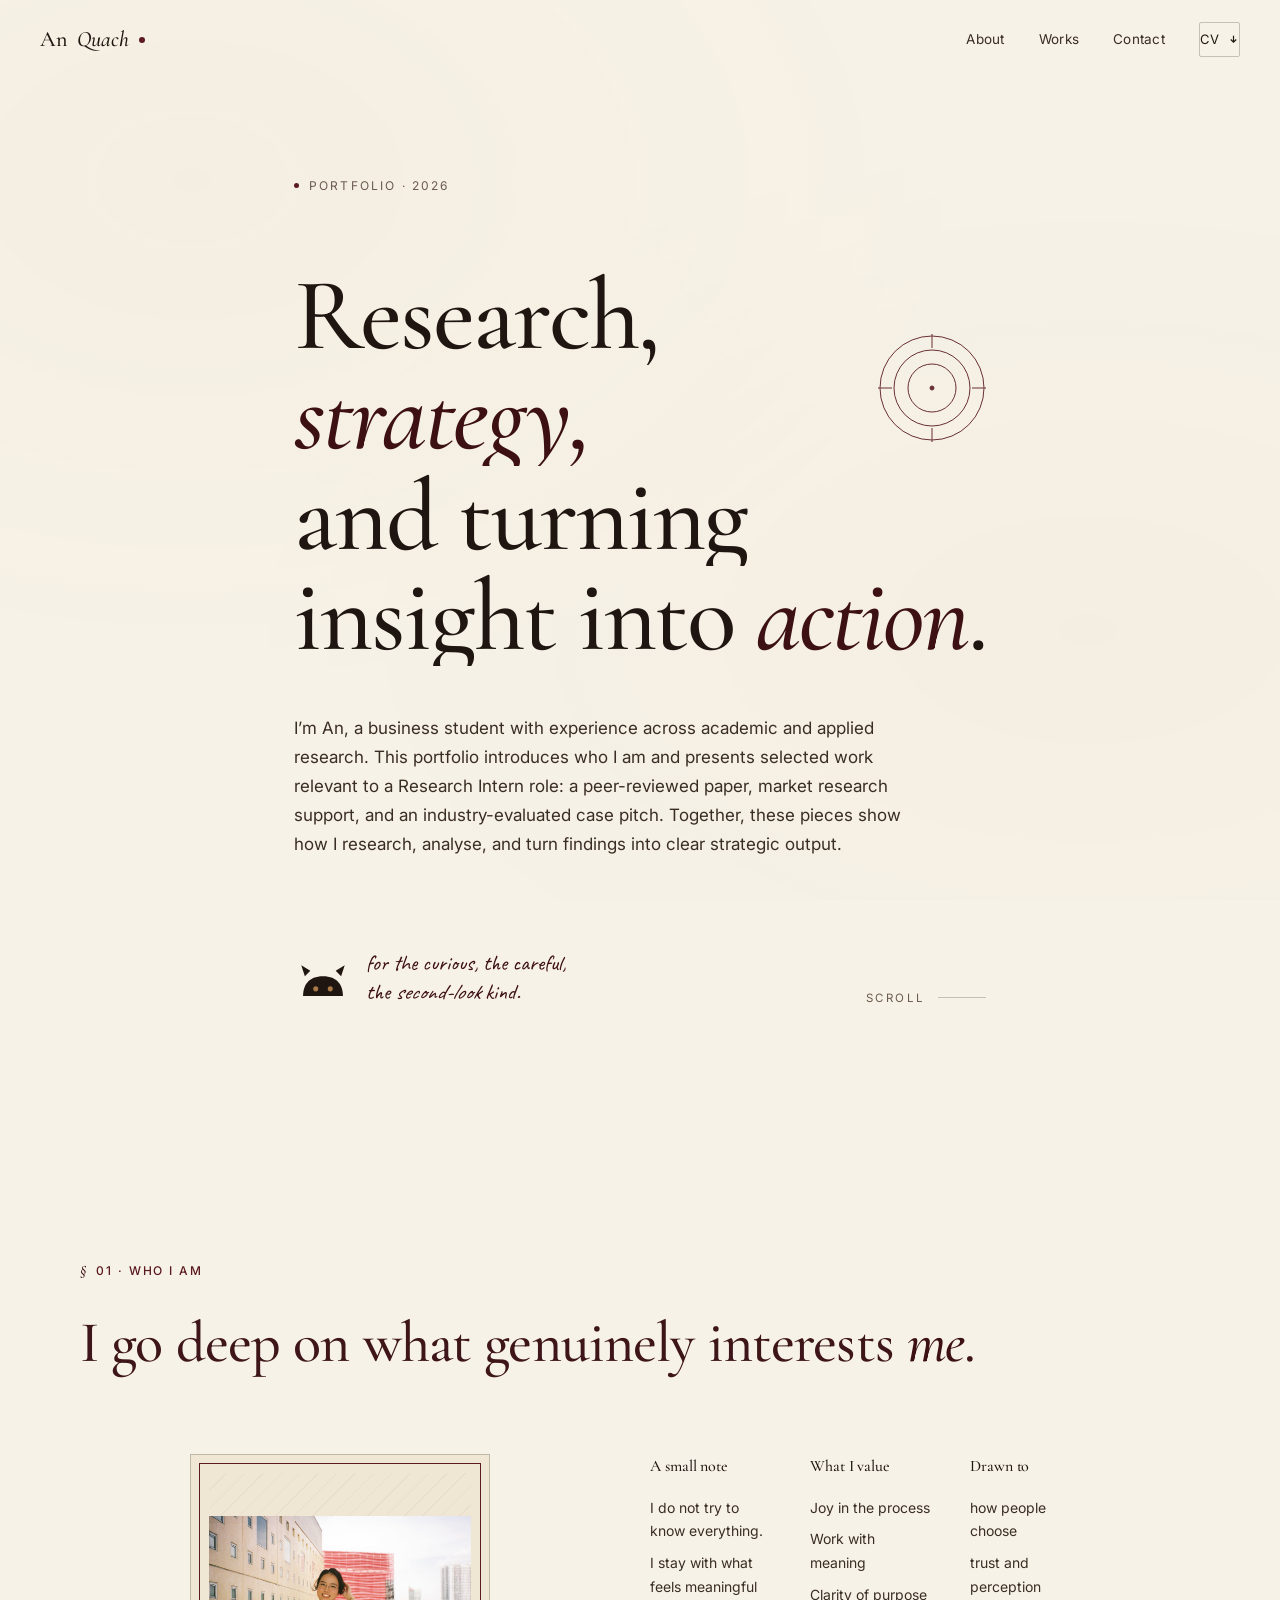
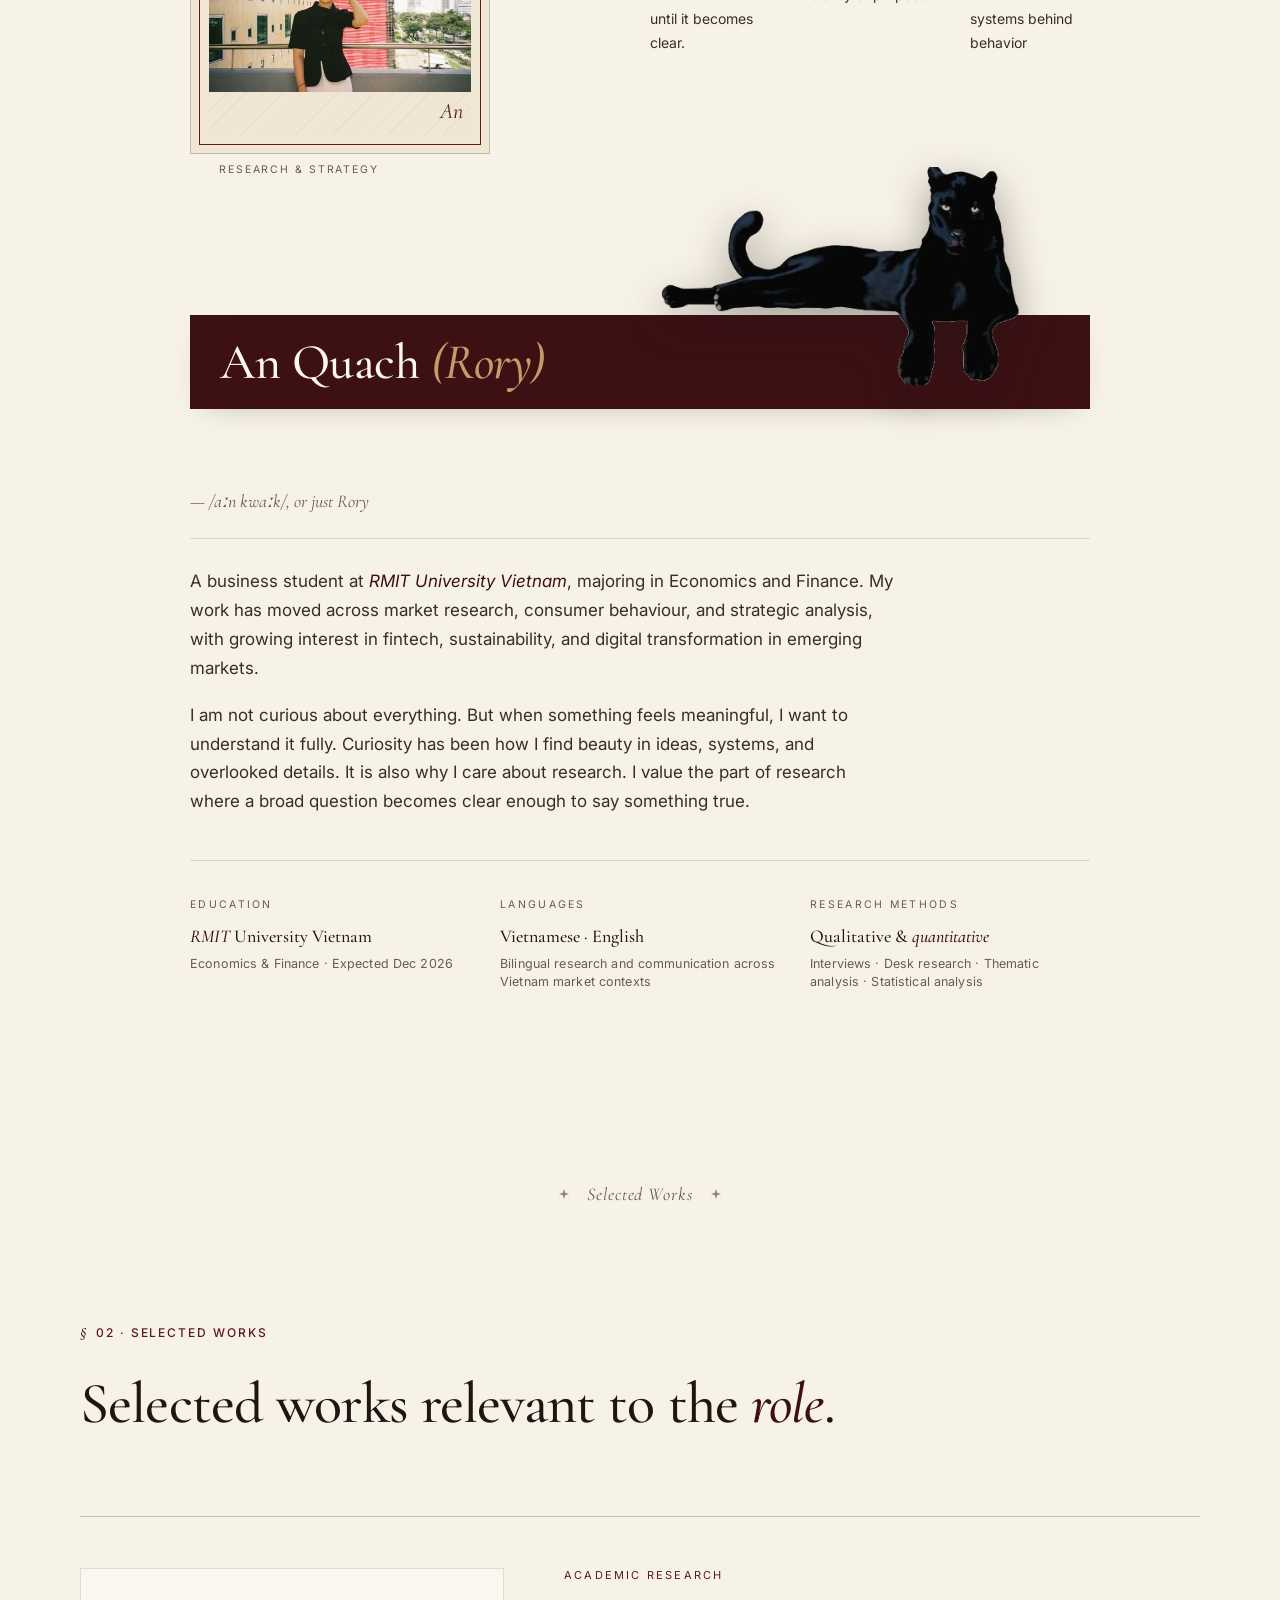
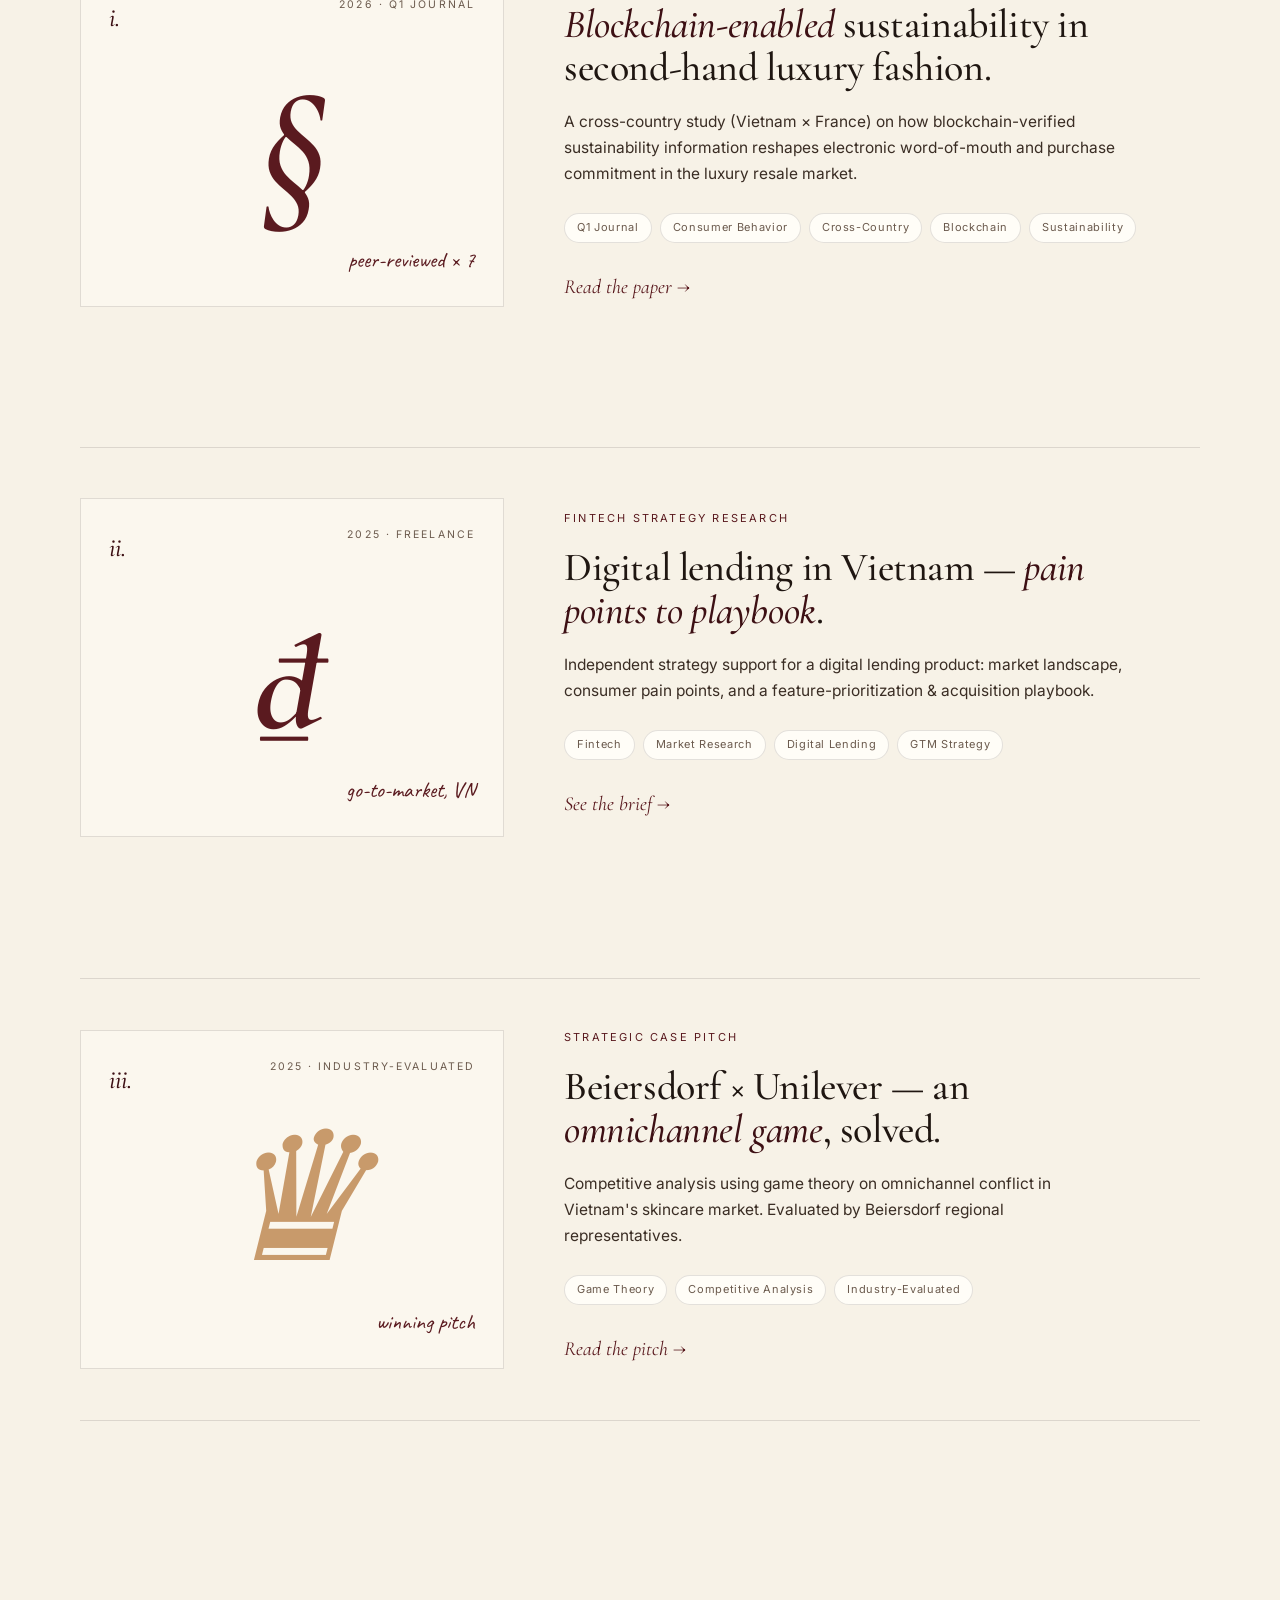
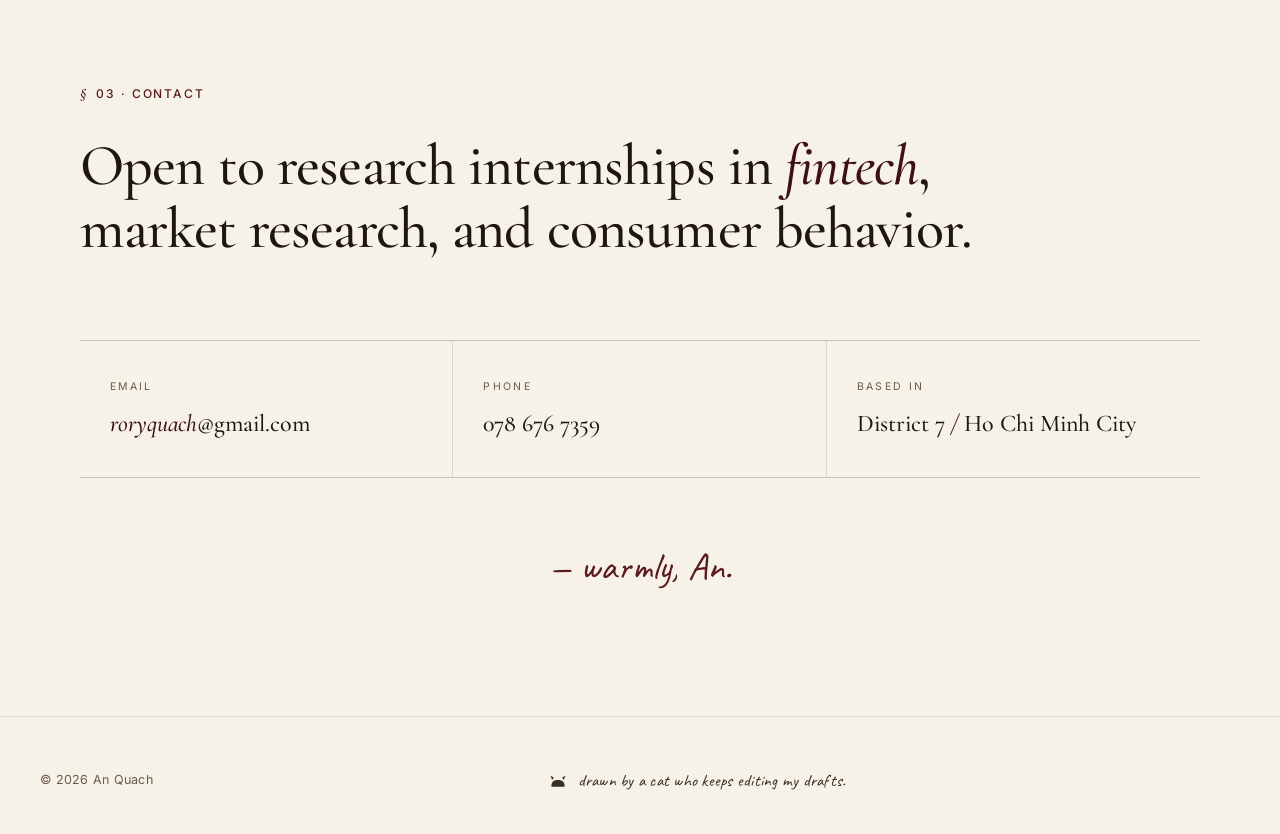
==== An Quach Portfolio 2.0/index.html @ 4cfa02c2 "Add files via upload" ====
<!doctype html>
<html lang="en">
<head>
<meta charset="utf-8" />
<meta name="viewport" content="width=device-width, initial-scale=1" />
<title>An Quach (Rory) — Research & Strategy Portfolio</title>
<link rel="preconnect" href="https://fonts.googleapis.com">
<link rel="preconnect" href="https://fonts.gstatic.com" crossorigin>
<link href="https://fonts.googleapis.com/css2?family=Cormorant+Garamond:ital,wght@0,400;0,500;0,600;0,700;1,400;1,500;1,600&family=Inter:wght@300;400;500;600&family=Caveat:wght@400;500;600&display=swap" rel="stylesheet">
<style>
  :root{
    --ivory:#f7f2e7;
    --ivory-deep:#efe6d3;
    --ivory-soft:#fbf7ee;
    --paper:#fffdf7;
    --ink:#1f1611;
    --ink-soft:#3a2d24;
    --muted:#6b5a4d;
    --muted-soft:#8f7f6f;
    --burgundy:#5a1a1f;
    --burgundy-deep:#3d1014;
    --burgundy-bright:#7a2328;
    --rose:#c4697a;
    --gold:#a87847;
    --gold-soft:#c89a6b;
    --rule:rgba(31,22,17,0.12);
    --rule-strong:rgba(31,22,17,0.22);
  }
  *{box-sizing:border-box;margin:0;padding:0}
  html{scroll-behavior:smooth;-webkit-font-smoothing:antialiased;text-rendering:optimizeLegibility}
  body{
    font-family:'Inter',sans-serif;
    background:var(--ivory);
    color:var(--ink);
    font-size:16px;
    line-height:1.6;
    overflow-x:hidden;
    font-weight:400;
  }
  body::before{
    content:'';position:fixed;inset:0;z-index:1;pointer-events:none;
    background:
      radial-gradient(ellipse at 15% 20%, rgba(168,120,71,0.08) 0%, transparent 50%),
      radial-gradient(ellipse at 85% 70%, rgba(90,26,31,0.06) 0%, transparent 55%);
    opacity:.35;
  }
  ::selection{background:var(--burgundy);color:var(--ivory-soft)}
  a{color:inherit;text-decoration:none}
  img{max-width:100%;display:block}
  .serif{font-family:'Cormorant Garamond',serif}
  .hand{font-family:'Caveat',cursive}
  .italic{font-style:italic}

  /* Layout */
  .wrap{max-width:1200px;margin:0 auto;padding:0 40px;position:relative;z-index:2}
  @media (max-width:720px){ .wrap{padding:0 22px} }

  /* Nav */
  nav.top{
    position:fixed;top:0;left:0;right:0;z-index:50;
    padding:22px 40px;
    display:flex;align-items:center;justify-content:space-between;
    transition:all .4s ease;
    border-bottom:1px solid transparent;
  }
  nav.top.scrolled{
    background:rgba(247,242,231,0.88);
    backdrop-filter:blur(14px);-webkit-backdrop-filter:blur(14px);
    padding:14px 40px;
    border-bottom:1px solid var(--rule);
  }
  nav.top .brand{
    font-family:'Cormorant Garamond',serif;font-size:22px;font-weight:500;
    display:inline-flex;align-items:center;gap:10px;color:var(--ink);
  }
  nav.top .brand .dot{width:6px;height:6px;border-radius:50%;background:var(--burgundy);display:inline-block}
  nav.top .links{display:flex;align-items:center;gap:34px;font-size:13.5px;letter-spacing:.02em;color:var(--ink-soft)}
  nav.top .links a{position:relative;padding:6px 0;transition:color .3s}
  nav.top .links a::after{content:'';position:absolute;left:0;right:100%;bottom:2px;height:1px;background:var(--burgundy);transition:right .4s ease}
  nav.top .links a:hover{color:var(--burgundy)}
  nav.top .links a:hover::after{right:0}
  nav.top .cv{
    display:inline-flex;align-items:center;gap:8px;
    border:1px solid var(--rule-strong);
    padding:9px 16px;border-radius:2px;
    font-size:13px;letter-spacing:.04em;
    transition:all .35s ease;color:var(--ink);
  }
  nav.top .cv:hover{background:var(--ink);color:var(--ivory-soft);border-color:var(--ink)}
  nav.top .cv svg{width:11px;height:11px}
  @media (max-width:720px){
    nav.top{padding:16px 22px}
    nav.top.scrolled{padding:10px 22px}
    nav.top .links{gap:18px;font-size:12.5px}
    nav.top .links .only-lg{display:none}
  }

  /* Hero */
  .hero{
    position:relative;
    padding:170px 0 120px;
    min-height:100vh;
    display:flex;flex-direction:column;justify-content:center;
  }
  .hero-meta{
    display:inline-flex;align-items:center;gap:10px;
    font-size:12px;letter-spacing:.18em;text-transform:uppercase;
    color:var(--muted);margin-bottom:70px;
  }
  .hero-meta .dot{width:5px;height:5px;border-radius:50%;background:var(--burgundy)}
  .ornament{
    position:absolute;top:150px;right:40px;
    display:flex;flex-direction:column;align-items:center;
    color:var(--burgundy);
    opacity:0;transition:opacity 1.2s ease .4s;
  }
  .hero.loaded .ornament{opacity:.9}
  .ornament .mmxxvi{font-family:'Cormorant Garamond',serif;font-style:italic;font-size:14px;letter-spacing:.12em;margin-bottom:14px;color:var(--burgundy-deep)}
  .ornament .rings{position:relative;width:108px;height:108px}
  .ornament .rings svg{width:100%;height:100%;display:block}
  .ornament .tag{font-family:'Cormorant Garamond',serif;font-style:italic;font-size:12.5px;letter-spacing:.1em;margin-top:14px;color:var(--muted)}
  @media (max-width:880px){ .ornament{display:none} }

  .headline{
    font-family:'Cormorant Garamond',serif;
    font-weight:500;
    font-size:clamp(44px, 8vw, 104px);
    line-height:0.98;
    letter-spacing:-0.02em;
    color:var(--ink);
    margin-bottom:48px;
  }
  .headline .ln{display:block;overflow:hidden}
  .headline .w{
    display:inline-block;
    opacity:0;transform:translateY(30px);
    transition:opacity .9s ease, transform .9s ease;
  }
  .hero.loaded .headline .w{opacity:1;transform:translateY(0)}
  .hero.loaded .headline .w:nth-child(1){transition-delay:.05s}
  .hero.loaded .headline .w:nth-child(2){transition-delay:.15s}
  .hero.loaded .headline .w:nth-child(3){transition-delay:.25s}
  .hero.loaded .headline .w:nth-child(4){transition-delay:.35s}
  .hero.loaded .headline .w:nth-child(5){transition-delay:.45s}
  .hero.loaded .headline .w:nth-child(6){transition-delay:.55s}

  .sub{
    max-width:640px;
    font-size:17px;line-height:1.7;color:var(--ink-soft);
    font-weight:400;
    opacity:0;transform:translateY(16px);
    transition:opacity .9s ease .7s, transform .9s ease .7s;
  }
  .hero.loaded .sub{opacity:1;transform:translateY(0)}

  .hero-foot{
    margin-top:90px;display:flex;align-items:flex-end;justify-content:space-between;gap:40px;
    opacity:0;transform:translateY(12px);
    transition:opacity .9s ease .95s, transform .9s ease .95s;
  }
  .hero.loaded .hero-foot{opacity:1;transform:translateY(0)}
  .hero-foot .cat-line{display:flex;align-items:center;gap:14px;color:var(--ink-soft)}
  .hero-foot .cat-line svg{width:57.9948px;height:57.9948px;flex-shrink:0}
  .hero-foot .cat-line .txt{font-family:'Caveat',cursive;font-size:22px;color:var(--burgundy-deep);line-height:1.3}
  .scroll-ind{
    display:flex;align-items:center;gap:12px;font-size:11.5px;letter-spacing:.22em;text-transform:uppercase;color:var(--muted);
  }
  .scroll-ind .line{width:48px;height:1px;background:var(--rule-strong);position:relative;overflow:hidden}
  .scroll-ind .line::after{content:'';position:absolute;left:-20px;top:0;width:20px;height:1px;background:var(--burgundy);animation:scrollpulse 2.4s ease infinite}
  @keyframes scrollpulse{
    0%{left:-20px} 100%{left:48px}
  }

  /* Sections */
  section.chap{padding:130px 0;position:relative;z-index:2}
  .eyebrow{
    display:inline-flex;align-items:center;gap:10px;
    font-size:12px;letter-spacing:.16em;text-transform:uppercase;
    color:var(--burgundy);
    font-weight:500;
    margin-bottom:28px;
  }
  .eyebrow .pg{font-family:'Cormorant Garamond',serif;font-style:italic;font-size:16px;letter-spacing:0;text-transform:none;color:var(--burgundy-deep)}
  h2.chapter{
    font-family:'Cormorant Garamond',serif;
    font-weight:500;
    font-size:clamp(34px, 5vw, 58px);
    line-height:1.08;
    letter-spacing:-0.015em;
    color:var(--ink);
    max-width:900px;
    margin-bottom:80px;
  }
  h2.chapter em{font-style:italic;color:var(--burgundy-deep);font-weight:500}

  /* About */
  .about-grid{
    display:grid;grid-template-columns:300px 1fr;grid-template-rows:auto auto;gap:160px;align-items:start;margin:80px auto 0;width:100%;max-width:900px;
  }
  .portrait-frame{margin:0;}
  .about-grid > .reveal:nth-child(1) { grid-column:1;grid-row:1/3; }
  .about-grid > .reveal:nth-child(2) { grid-column:2;grid-row:1; }
  .about-grid > .reveal:nth-child(3) { grid-column:1/3;grid-row:2;justify-self:center; }
  @media (max-width:900px){ .about-grid{grid-template-columns:1fr;grid-template-rows:auto;gap:50px} .about-grid > .reveal:nth-child(1) { grid-column:1;grid-row:auto; } .about-grid > .reveal:nth-child(2) { grid-column:1;grid-row:auto; } .about-grid > .reveal:nth-child(3) { grid-column:1;grid-row:auto; } }

  .portrait-frame{
    position:relative;
    aspect-ratio:1/1;
    background:var(--ivory-deep);
    border:1px solid var(--rule-strong);
    padding:18px;
  }
  .portrait-frame::before{
    content:'';position:absolute;inset:8px;border:1px solid var(--burgundy);pointer-events:none;
  }
  .portrait-frame .inner{
    width:100%;height:100%;
    display:flex;align-items:center;justify-content:center;
    background:
      repeating-linear-gradient(135deg,
        transparent 0 12px,
        rgba(90,26,31,0.04) 12px 13px);
    position:relative;
  }
  .portrait-frame .aq{
    font-family:'Cormorant Garamond',serif;
    font-style:italic;
    font-weight:500;
    font-size:148px;
    color:var(--burgundy-deep);
    letter-spacing:-.03em;
    line-height:1;
  }
  .portrait-frame .stamp{
    position:absolute;bottom:24px;right:26px;
    font-family:'Cormorant Garamond',serif;font-style:italic;font-size:22px;color:var(--burgundy);
  }
  .portrait-frame .caption{
    position:absolute;bottom:-26px;left:20px;
    font-size:10.5px;letter-spacing:.18em;text-transform:uppercase;color:var(--muted);
    background:var(--ivory);padding:0 8px;
  }

  /* Portrait - remove panther from here */
  .portrait-frame .sig-mark{display:none}
  .portrait-panther-top{display:none}

  /* Name bar with panther */
  .name-wrap{position:relative;margin-bottom:26px;padding-top:100px;overflow:visible}
  .name-bar{position:relative;overflow:visible}
  .panther-on-bar{
    position:absolute;
    right:-30px;
    bottom:calc(100% - 70px);
    width:clamp(320px, 48vw, 520px);
    height:auto;
    pointer-events:none;
    filter:drop-shadow(0 14px 20px rgba(31,22,17,.4));
    z-index:3;
  }
  .panther-on-bar-sig{
    position:absolute;
    right:28px;
    bottom:calc(100% + 170px);
    font-family:'Cormorant Garamond',serif;font-style:italic;font-size:22px;
    color:var(--burgundy-deep);
    z-index:4;
  }
  @media (max-width:560px){
    .panther-on-bar{width:280px;right:-10px;bottom:calc(100% - 40px)}
    .panther-on-bar-sig{bottom:calc(100% + 100px)}
    .name-wrap{padding-top:110px}
  }
  .name-bar{
    position:relative;
    background:var(--burgundy-deep);
    color:var(--ivory-soft);
    padding:22px 30px 22px 30px;
    display:flex;align-items:baseline;gap:14px;flex-wrap:wrap;
    min-height:72px;
    box-shadow:0 10px 30px -18px rgba(31,22,17,0.35);
  }
  .name-bar .n{
    font-family:'Cormorant Garamond',serif;
    font-weight:500;
    font-size:clamp(34px, 5vw, 50px);
    line-height:1;
    letter-spacing:-.01em;
  }
  .name-bar .n em{font-style:italic;color:var(--gold-soft);font-weight:500}
  .panther-peek{
    position:absolute;
    right:10px;
    bottom:calc(100% - 14px);
    width:clamp(170px, 26vw, 240px);
    height:auto;
    pointer-events:none;
    filter:drop-shadow(0 4px 10px rgba(31,22,17,.2));
    z-index:3;
  }
  @media (max-width:560px){
    .panther-peek{width:150px;right:6px}
    .name-wrap{padding-top:70px}
  }

  .pronunciation{
    font-family:'Cormorant Garamond',serif;
    font-style:italic;font-size:18px;color:var(--muted);
    margin-bottom:28px;
    padding-bottom:22px;border-bottom:1px solid var(--rule);
  }
  .bio p{
    font-family:'Inter',sans-serif;
    font-size:17px;line-height:1.7;color:var(--ink-soft);
    margin-bottom:18px;font-weight:400;
  }
  .bio p em{color:var(--burgundy-deep);font-style:italic}

  .facts{
    display:grid;grid-template-columns:repeat(3,1fr);gap:30px;
    margin-top:44px;padding-top:36px;border-top:1px solid var(--rule);
  }
  @media (max-width:640px){ .facts{grid-template-columns:1fr;gap:24px} }
  .fact .lbl{font-size:10.5px;letter-spacing:.22em;text-transform:uppercase;color:var(--muted);margin-bottom:10px}
  .fact .v{font-family:'Cormorant Garamond',serif;font-size:18px;line-height:1.4;color:var(--ink);font-weight:500}
  .fact .v em{font-style:italic;color:var(--burgundy-deep);font-weight:500}
  .fact .v small{display:block;font-family:'Inter',sans-serif;font-style:normal;font-size:12.5px;color:var(--muted);margin-top:6px;font-weight:400;letter-spacing:.01em}

  /* Divider */
  .div-label{
    display:flex;align-items:center;justify-content:center;gap:18px;
    padding:60px 0;color:var(--muted);
  }
  .div-label svg{width:10px;height:10px;opacity:.7}
  .div-label span{font-family:'Cormorant Garamond',serif;font-style:italic;font-size:18px;letter-spacing:.05em}

  /* Works */
  .works-list{display:flex;flex-direction:column;gap:90px}
  .work{
    display:grid;grid-template-columns:0.8fr 1.2fr;gap:60px;
    padding:50px 0;border-top:1px solid var(--rule);align-items:center;
    position:relative;
    transition:transform .6s ease;
  }
  .work:first-child{border-top:1px solid var(--rule-strong)}
  .work:last-child{border-bottom:1px solid var(--rule)}
  .work:hover{transform:translateX(4px)}
  @media (max-width:900px){ .work{grid-template-columns:1fr;gap:32px} }

  .work-visual{
    aspect-ratio:5/4;
    background:var(--ivory-soft);
    border:1px solid var(--rule);
    position:relative;
    padding:28px;
    display:flex;flex-direction:column;justify-content:space-between;
    overflow:hidden;
    transition:all .5s ease;
  }
  .work:hover .work-visual{background:var(--ivory-deep);border-color:var(--rule-strong)}
  .work-visual .roman{
    font-family:'Cormorant Garamond',serif;font-style:italic;font-weight:500;
    font-size:26px;color:var(--burgundy-deep);
  }
  .work-visual .year{
    font-size:10.5px;letter-spacing:.2em;text-transform:uppercase;color:var(--muted);text-align:right;
  }
  .work-visual .glyph{
    font-family:'Cormorant Garamond',serif;font-style:italic;font-weight:500;
    font-size:clamp(110px, 18vw, 180px);line-height:1;
    color:var(--burgundy);
    text-align:center;margin:auto 0;
    transition:transform .8s ease;
  }
  .work-visual .glyph.gold{color:var(--gold-soft)}
  .work:hover .work-visual .glyph{transform:scale(1.05) rotate(-2deg)}
  .work-visual .caveat{
    font-family:'Caveat',cursive;font-size:22px;color:var(--burgundy);
    align-self:flex-end;
  }

  .work-body .cat{
    font-size:11px;letter-spacing:.2em;text-transform:uppercase;color:var(--burgundy);margin-bottom:18px;
  }
  .work-body h3{
    font-family:'Cormorant Garamond',serif;
    font-weight:500;
    font-size:clamp(28px, 3.4vw, 40px);
    line-height:1.08;letter-spacing:-.01em;
    color:var(--ink);
    margin-bottom:20px;
    max-width:540px;
  }
  .work-body h3 em{font-style:italic;color:var(--burgundy-deep)}
  .work-body .desc{font-size:15.5px;line-height:1.68;color:var(--ink-soft);max-width:560px;margin-bottom:26px}
  .chips{display:flex;flex-wrap:wrap;gap:8px;margin-bottom:28px}
  .chip{
    font-size:11px;letter-spacing:.06em;color:var(--muted);
    padding:5px 12px;border:1px solid var(--rule);border-radius:100px;
    background:var(--paper);
  }
  .cta{
    display:inline-flex;align-items:center;gap:10px;
    font-family:'Cormorant Garamond',serif;font-style:italic;
    font-size:20px;color:var(--burgundy);
    border-bottom:1px solid transparent;
    padding-bottom:4px;
    transition:all .35s ease;
  }
  .cta:hover{border-bottom-color:var(--burgundy);gap:14px}

  /* Contact */
  .contact-grid{
    display:grid;grid-template-columns:repeat(3,1fr);gap:0;
    border-top:1px solid var(--rule-strong);
    border-bottom:1px solid var(--rule-strong);
  }
  @media (max-width:820px){ .contact-grid{grid-template-columns:1fr} }
  .c-item{
    padding:38px 30px;
    border-right:1px solid var(--rule);
    transition:background .4s ease;
  }
  .c-item:last-child{border-right:none}
  @media (max-width:820px){
    .c-item{border-right:none;border-bottom:1px solid var(--rule)}
    .c-item:last-child{border-bottom:none}
  }
  .c-item:hover{background:var(--ivory-soft)}
  .c-item .lbl{font-size:10.5px;letter-spacing:.22em;text-transform:uppercase;color:var(--muted);margin-bottom:14px}
  .c-item .v{font-family:'Cormorant Garamond',serif;font-size:24px;color:var(--ink);font-weight:500;line-height:1.2}
  .c-item .v em{font-style:italic;color:var(--burgundy-deep)}
  .closing{
    text-align:center;margin-top:70px;
    font-family:'Caveat',cursive;font-size:38px;color:var(--burgundy);line-height:1;
  }

  /* Footer */
  footer{
    padding:50px 40px 40px;border-top:1px solid var(--rule);
    position:relative;z-index:2;
    display:flex;justify-content:space-between;align-items:center;gap:24px;flex-wrap:wrap;
    font-size:12.5px;color:var(--muted);letter-spacing:.02em;
  }
  footer .mid{display:inline-flex;align-items:center;gap:10px;font-family:'Caveat',cursive;font-size:17px;color:var(--ink-soft)}
  footer .mid svg{width:20px;height:20px}
  @media (max-width:720px){
    footer{flex-direction:column;text-align:center;padding:40px 22px}
  }

  /* Back-to-top cat */
  .cat-companion{
    position:fixed;bottom:26px;right:26px;
    width:40px;height:40px;
    opacity:0;pointer-events:none;
    transition:opacity .5s ease, transform .4s ease;
    z-index:40;cursor:pointer;
    background:var(--paper);border-radius:50%;
    display:flex;align-items:center;justify-content:center;
    border:1px solid var(--rule-strong);
    box-shadow:0 8px 24px -10px rgba(31,22,17,0.25);
  }
  .cat-companion.show{opacity:.95;pointer-events:auto}
  .cat-companion:hover{transform:translateY(-3px) scale(1.06)}
  .cat-companion svg{width:22px;height:22px}

  /* =========================================================
     Layout
     ========================================================= */
  .container {
    max-width: 1180px;
    margin: 0 auto;
    padding: 0 clamp(20px, 5vw, 56px);
    position: relative;
    z-index: 2;
  }
  .container-narrow {
    max-width: 860px;
    margin: 0 auto;
    padding: 0 clamp(20px, 5vw, 56px);
    position: relative;
    z-index: 2;
  }

  section { padding: clamp(80px, 12vw, 160px) 0; }

  /* =========================================================
     Type Scale
     ========================================================= */
  .display {
    font-family: var(--font-serif);
    font-weight: 400;
    font-size: clamp(56px, 10vw, 148px);
    line-height: 0.95;
    letter-spacing: -0.02em;
    color: var(--ink);
  }
  .display em {
    font-style: italic;
    color: var(--burgundy);
    font-weight: 400;
  }
  h1, .h1 {
    font-family: var(--font-serif);
    font-weight: 400;
    font-size: clamp(44px, 6vw, 84px);
    line-height: 1.02;
    letter-spacing: -0.015em;
  }
  h2, .h2 {
    font-family: var(--font-serif);
    font-weight: 400;
    font-size: clamp(34px, 4.5vw, 58px);
    line-height: 1.08;
    letter-spacing: -0.01em;
  }
  h3, .h3 {
    font-family: var(--font-serif);
    font-weight: 500;
    font-size: clamp(22px, 2.4vw, 30px);
    line-height: 1.2;
    letter-spacing: -0.005em;
  }
  .eyebrow-new {
    font-family: var(--font-sans);
    font-size: 12px;
    font-weight: 500;
    letter-spacing: 0.22em;
    text-transform: uppercase;
    color: var(--burgundy);
    display: inline-flex;
    align-items: center;
    gap: 12px;
  }
  .eyebrow-new::before {
    content: "";
    display: inline-block;
    width: 28px;
    height: 1px;
    background: var(--burgundy);
  }
  .hand {
    font-family: var(--font-hand);
    font-size: 1.4em;
    color: var(--burgundy);
    font-weight: 500;
  }
  .lede {
    font-family: var(--font-serif);
    font-style: italic;
    font-size: clamp(20px, 2.2vw, 26px);
    line-height: 1.5;
    color: var(--ink-soft);
    max-width: 62ch;
  }
  p { max-width: 64ch; }
  em.accent { color: var(--burgundy); font-style: italic; }

  /* =========================================================
     Divider symbols
     ========================================================= */
  .divider {
    display: flex;
    align-items: center;
    justify-content: center;
    gap: 18px;
    color: var(--burgundy);
    font-size: 14px;
    margin: 0 auto;
    opacity: 0.85;
  }
  .divider::before,
  .divider::after {
    content: "";
    flex: 0 0 48px;
    height: 1px;
    background: var(--burgundy);
    opacity: 0.4;
  }
  .divider svg { width: 16px; height: 16px; }

  /* =========================================================
     Scroll Reveal
     ========================================================= */
  .reveal {
    opacity: 0;
    transform: translateY(28px);
    transition: opacity 0.9s cubic-bezier(0.2, 0.7, 0.2, 1),
                transform 0.9s cubic-bezier(0.2, 0.7, 0.2, 1);
    will-change: opacity, transform;
  }
  .reveal.in { opacity: 1; transform: translateY(0); }

  .reveal-fade {
    opacity: 0;
    transition: opacity 1.2s ease;
  }
  .reveal-fade.in { opacity: 1; }

  .reveal-scale {
    opacity: 0;
    transform: scale(0.96) translateY(20px);
    transition: opacity 1s cubic-bezier(0.2, 0.7, 0.2, 1),
                transform 1s cubic-bezier(0.2, 0.7, 0.2, 1);
  }
  .reveal-scale.in { opacity: 1; transform: scale(1) translateY(0); }

  [data-stagger] > * {
    opacity: 0;
    transform: translateY(22px);
    transition: opacity 0.8s ease, transform 0.8s cubic-bezier(0.2, 0.7, 0.2, 1);
  }
  [data-stagger].in > * { opacity: 1; transform: translateY(0); }
  [data-stagger].in > *:nth-child(1) { transition-delay: 0.05s; }
  [data-stagger].in > *:nth-child(2) { transition-delay: 0.2s; }
  [data-stagger].in > *:nth-child(3) { transition-delay: 0.35s; }
  [data-stagger].in > *:nth-child(4) { transition-delay: 0.5s; }
  [data-stagger].in > *:nth-child(5) { transition-delay: 0.65s; }
  [data-stagger].in > *:nth-child(6) { transition-delay: 0.8s; }
  
  /* Credo Section */
  .credo-grid { display:grid;grid-template-columns:repeat(3,1fr);gap:40px; }
  @media (max-width:900px){ .credo-grid{grid-template-columns:1fr;gap:30px} }
  .credo-item .credo-heading { font-family:'Cormorant Garamond',serif;font-size:16px;font-weight:500;color:var(--ink);margin-bottom:16px;letter-spacing:-0.005em; }
  .credo-item p { font-size:14px;line-height:1.7;color:var(--ink-soft);margin:0;font-family:'Inter',sans-serif; }
  .credo-item p:not(:last-child) { margin-bottom:8px; }
</style>
</head>
<body>

<!-- NAV -->
<nav class="top" id="nav">
  <a href="#top" class="brand">An <em class="italic">Quach</em><span class="dot"></span></a>
  <div class="links">
    <a href="#about" class="only-lg">About</a>
    <a href="#works">Works</a>
    <a href="#contact">Contact</a>
    <a href="assets/An-Quach-CV.pdf" download class="cv"> CV
      <svg viewBox="0 0 12 12" fill="none" stroke="currentColor" stroke-width="1.3"><path d="M6 2v7M3 6l3 3 3-3"/></svg>
    </a>
  </div>
</nav>

<!-- HERO -->
<section class="hero" id="top">
  <div class="wrap">
    <div class="hero-meta">
      <span class="dot"></span> Portfolio · 2026
    </div>

    <div class="ornament" aria-hidden="true">
      <div class="mmxxvi"></div>
      <div class="rings">
        <svg viewBox="0 0 108 108" fill="none" stroke="currentColor" stroke-width="1">
          <circle cx="54" cy="54" r="52"/>
          <circle cx="54" cy="54" r="38"/>
          <circle cx="54" cy="54" r="24"/>
          <circle cx="54" cy="54" r="2" fill="currentColor"/>
          <line x1="54" y1="0" x2="54" y2="14"/>
          <line x1="54" y1="94" x2="54" y2="108"/>
          <line x1="0" y1="54" x2="14" y2="54"/>
          <line x1="94" y1="54" x2="108" y2="54"/>
        </svg>
      </div>
      <div class="tag"></div>
    </div>

    <h1 class="headline">
      <span class="ln"><span class="w">Research,</span></span>
      <span class="ln"><span class="w italic serif" style="font-style:italic;color:var(--burgundy-deep);width:236.687px">strategy,</span></span>
      <span class="ln"><span class="w">and turning</span></span>
      <span class="ln"><span class="w">insight into <em style="font-style:italic;color:var(--burgundy-deep)">action</em>.</span></span>
    </h1>

    <p class="sub">
      I’m An, a business student with experience across academic and applied research. This portfolio introduces who I am and presents selected work relevant to a Research Intern role: a peer-reviewed paper, market research support, and an industry-evaluated case pitch. Together, these pieces show how I research, analyse, and turn findings into clear strategic output.
    </p>

    <div class="hero-foot">
      <div class="cat-line">
        <svg viewBox="0 0 32 32" fill="none">
          <path d="M5 26c0-6 3-11 11-11s11 5 11 11H5z" fill="var(--ink)"/>
          <path d="M6 15l-2-6 5 3M26 15l2-6-5 3" fill="var(--ink)"/>
          <circle cx="12" cy="22" r="1.4" fill="var(--gold)"/>
          <circle cx="20" cy="22" r="1.4" fill="var(--gold)"/>
        </svg>
        <span class="txt">for the curious, the careful,<br/>the <em>second-look</em> kind.</span>
      </div>
      <div class="scroll-ind"><span>Scroll</span><span class="line"></span></div>
    </div>
  </div>
</section>

<!-- ABOUT -->
<section class="chap" id="about">
  <div class="wrap">
    <div class="eyebrow reveal-fade"><span class="pg">§</span> 01 · Who I Am</div>
    <h2 class="chapter reveal" style="color:rgb(62,22,25)">I go deep on what genuinely interests <em>me</em>.</h2>

    <div class="about-grid">
      <div class="reveal">
        <div class="portrait-frame" style="max-width: 300px;">
          <div class="inner">
            <img src="slides/an-quach-profile-picture-actual-used.jpg" alt="An Quach">
          </div>
          <div class="stamp">An</div>
          <div class="caption">Research & Strategy</div>
        </div>
      </div>
      <div class="reveal">
        <div class="credo-grid">
          <div class="credo-item">
            <div class="credo-heading">A small note</div>
            <p>I do not try to know everything.</p>
            <p>I stay with what feels meaningful</p>
            <p>until it becomes clear.</p>
          </div>
          <div class="credo-item">
            <div class="credo-heading">What I value</div>
            <p>Joy in the process</p>
            <p>Work with meaning</p>
            <p>Clarity of purpose</p>
          </div>
          <div class="credo-item">
            <div class="credo-heading">Drawn to</div>
            <p>how people choose</p>
            <p>trust and perception</p>
            <p>systems behind behavior</p>
          </div>
        </div>
      </div>
      <div class="reveal">
        <div class="name-wrap" style="height:246.33px">          <div class="panther-on-bar-sig"></div>
          <div class="name-bar">

          <img class="panther-on-bar" src="[data-uri]" alt="" aria-hidden="true"/>

          <div class="panther-on-bar-sig"></div>
            <div class="n">An Quach <em>(Rory)</em></div>
          </div>
        </div>
        <div class="pronunciation">— /ɑːn kwɑːk/, or just Rory</div>

        <div class="bio">
          <p>A business student at <em>RMIT University Vietnam</em>, majoring in Economics and Finance. My work has moved across market research, consumer behaviour, and strategic analysis, with growing interest in fintech, sustainability, and digital transformation in emerging markets.</p>
          <p>I am not curious about everything. But when something feels meaningful, I want to understand it fully. Curiosity has been how I find beauty in ideas, systems, and overlooked details. It is also why I care about research. I value the part of research where a broad question becomes clear enough to say something true.</p>
        </div>

        <div class="facts" data-stagger>
          <div class="fact">
            <div class="lbl">Education</div>
            <div class="v"><em>RMIT</em> University Vietnam<small>Economics & Finance · Expected Dec 2026</small></div>
          </div>
          <div class="fact">
            <div class="lbl">Languages</div>
            <div class="v">Vietnamese · English<small>Bilingual research and communication across Vietnam market contexts</small></div>
          </div>
          <div class="fact">
            <div class="lbl">Research methods</div>
            <div class="v">Qualitative & <em>quantitative</em><small>Interviews · Desk research · Thematic analysis · Statistical analysis</small></div>
          </div>
        </div>
      </div>
    </div>
  </div>
</section>

<!-- DIVIDER -->
<div class="wrap">
  <div class="div-label reveal-fade">
    <svg viewBox="0 0 12 12" fill="currentColor"><path d="M6 0l1.5 4.5L12 6l-4.5 1.5L6 12l-1.5-4.5L0 6l4.5-1.5z"/></svg>
    <span>Selected Works</span>
    <svg viewBox="0 0 12 12" fill="currentColor"><path d="M6 0l1.5 4.5L12 6l-4.5 1.5L6 12l-1.5-4.5L0 6l4.5-1.5z"/></svg>
  </div>
</div>

<!-- WORKS -->
<section class="chap" id="works" style="padding-top:50px">
  <div class="wrap">
    <div class="eyebrow reveal-fade"><span class="pg">§</span> 02 · Selected Works</div>
    <h2 class="chapter reveal">Selected works relevant to the <em>role</em>.</h2>

    <div class="works-list">

      <!-- WORK 1 -->
      <a class="work reveal" href="research.html">
        <div class="work-visual">
          <div style="display:flex;justify-content:space-between;align-items:flex-start">
            <span class="roman">i.</span>
            <span class="year">2026 · Q1 Journal</span>
          </div>
          <div class="glyph">§</div>
          <div class="caveat">peer-reviewed × 7</div>
        </div>
        <div class="work-body">
          <div class="cat">Academic Research</div>
          <h3><em>Blockchain-enabled</em> sustainability in second-hand luxury fashion.</h3>
          <p class="desc">A cross-country study (Vietnam × France) on how blockchain-verified sustainability information reshapes electronic word-of-mouth and purchase commitment in the luxury resale market.</p>
          <div class="chips">
            <span class="chip">Q1 Journal</span>
            <span class="chip">Consumer Behavior</span>
            <span class="chip">Cross-Country</span>
            <span class="chip">Blockchain</span>
            <span class="chip">Sustainability</span>
          </div>
          <span class="cta">Read the paper →</span>
        </div>
      </a>

      <!-- WORK 2 -->
      <a class="work reveal" href="fintech.html">
        <div class="work-visual">
          <div style="display:flex;justify-content:space-between;align-items:flex-start">
            <span class="roman">ii.</span>
            <span class="year">2025 · Freelance</span>
          </div>
          <div class="glyph">₫</div>
          <div class="caveat">go-to-market, VN</div>
        </div>
        <div class="work-body">
          <div class="cat">Fintech Strategy Research</div>
          <h3>Digital lending in Vietnam — <em>pain points to playbook</em>.</h3>
          <p class="desc">Independent strategy support for a digital lending product: market landscape, consumer pain points, and a feature-prioritization & acquisition playbook.</p>
          <div class="chips">
            <span class="chip">Fintech</span>
            <span class="chip">Market Research</span>
            <span class="chip">Digital Lending</span>
            <span class="chip">GTM Strategy</span>
          </div>
          <span class="cta">See the brief →</span>
        </div>
      </a>

      <!-- WORK 3 -->
      <a class="work reveal" href="strategy.html">
        <div class="work-visual">
          <div style="display:flex;justify-content:space-between;align-items:flex-start">
            <span class="roman">iii.</span>
            <span class="year">2025 · Industry-Evaluated</span>
          </div>
          <div class="glyph gold">♛</div>
          <div class="caveat">winning pitch</div>
        </div>
        <div class="work-body">
          <div class="cat">Strategic Case Pitch</div>
          <h3>Beiersdorf × Unilever — an <em>omnichannel game</em>, solved.</h3>
          <p class="desc">Competitive analysis using game theory on omnichannel conflict in Vietnam's skincare market. Evaluated by Beiersdorf regional representatives.</p>
          <div class="chips">
            <span class="chip">Game Theory</span>
            <span class="chip">Competitive Analysis</span>
            <span class="chip">Industry-Evaluated</span>
          </div>
          <span class="cta">Read the pitch →</span>
        </div>
      </a>

    </div>
  </div>
</section>

<!-- CONTACT -->
<section class="chap" id="contact">
  <div class="wrap">
    <div class="eyebrow reveal-fade"><span class="pg">§</span> 03 · Contact</div>
    <h2 class="chapter reveal">Open to research internships in <em>fintech</em>, market research, and consumer behavior.</h2>

    <div class="contact-grid reveal">
      <a class="c-item" href="mailto:roryquach@gmail.com">
        <div class="lbl">Email</div>
        <div class="v"><em>roryquach</em>@gmail.com</div>
      </a>
      <a class="c-item" href="tel:+84786767359">
        <div class="lbl">Phone</div>
        <div class="v">078 676 7359</div>
      </a>
      <div class="c-item">
        <div class="lbl">Based in</div>
        <div class="v">District 7 <em>/</em> Ho Chi Minh City</div>
      </div>
    </div>

    <div class="closing reveal-fade">— warmly, An.</div>
  </div>
</section>

<footer>
  <div>© 2026 An Quach</div>
  <div class="mid">
    <svg viewBox="0 0 24 24" fill="none">
      <path d="M4 20c0-5 2-8 8-8s8 3 8 8H4z" fill="currentColor"/>
      <path d="M5 12l-2-5 4 2M19 12l2-5-4 2" fill="currentColor"/>
    </svg>
    drawn by a cat who keeps editing my drafts.
  </div>
  <div></div>
</footer>

<!-- BACK TO TOP CAT -->
<a href="#top" class="cat-companion" id="catTop" aria-label="Back to top">
  <svg viewBox="0 0 24 24" fill="none">
    <path d="M4 20c0-5 2-8 8-8s8 3 8 8H4z" fill="var(--ink)"/>
    <path d="M5 12l-2-5 4 2M19 12l2-5-4 2" fill="var(--ink)"/>
    <circle cx="9.5" cy="16.5" r="1" fill="var(--gold)"/>
    <circle cx="14.5" cy="16.5" r="1" fill="var(--gold)"/>
  </svg>
</a>

<script>
  // Nav scrolled state
  const nav = document.getElementById('nav');
  const catTop = document.getElementById('catTop');
  const onScroll = () => {
    nav.classList.toggle('scrolled', window.scrollY > 20);
    catTop.classList.toggle('show', window.scrollY > 400);
  };
  window.addEventListener('scroll', onScroll, {passive:true});
  onScroll();

  // Reveal observer
  const io = new IntersectionObserver((entries)=>{
    entries.forEach(e=>{
      if(e.isIntersecting){
        e.target.classList.add('in');
        // Stagger
        if(e.target.hasAttribute('data-stagger')){
          [...e.target.children].forEach((c,i)=>{
            c.style.transitionDelay = (i*80)+'ms';
          });
        }
        io.unobserve(e.target);
      }
    });
  }, {threshold:.15, rootMargin:'0px 0px -60px 0px'});

  document.querySelectorAll('.reveal, .reveal-fade, .reveal-scale, [data-stagger]').forEach(el=>io.observe(el));

  // Hero loaded
  const hero = document.querySelector('.hero');
  requestAnimationFrame(()=>requestAnimationFrame(()=>hero.classList.add('loaded')));

  // Smooth scroll
  document.querySelectorAll('a[href^="#"]').forEach(a=>{
    a.addEventListener('click', (ev)=>{
      const id = a.getAttribute('href');
      if(id.length > 1){
        const t = document.querySelector(id);
        if(t){ev.preventDefault(); t.scrollIntoView({behavior:'smooth', block:'start'});}
      }
    });
  });
</script>
</body>
</html>
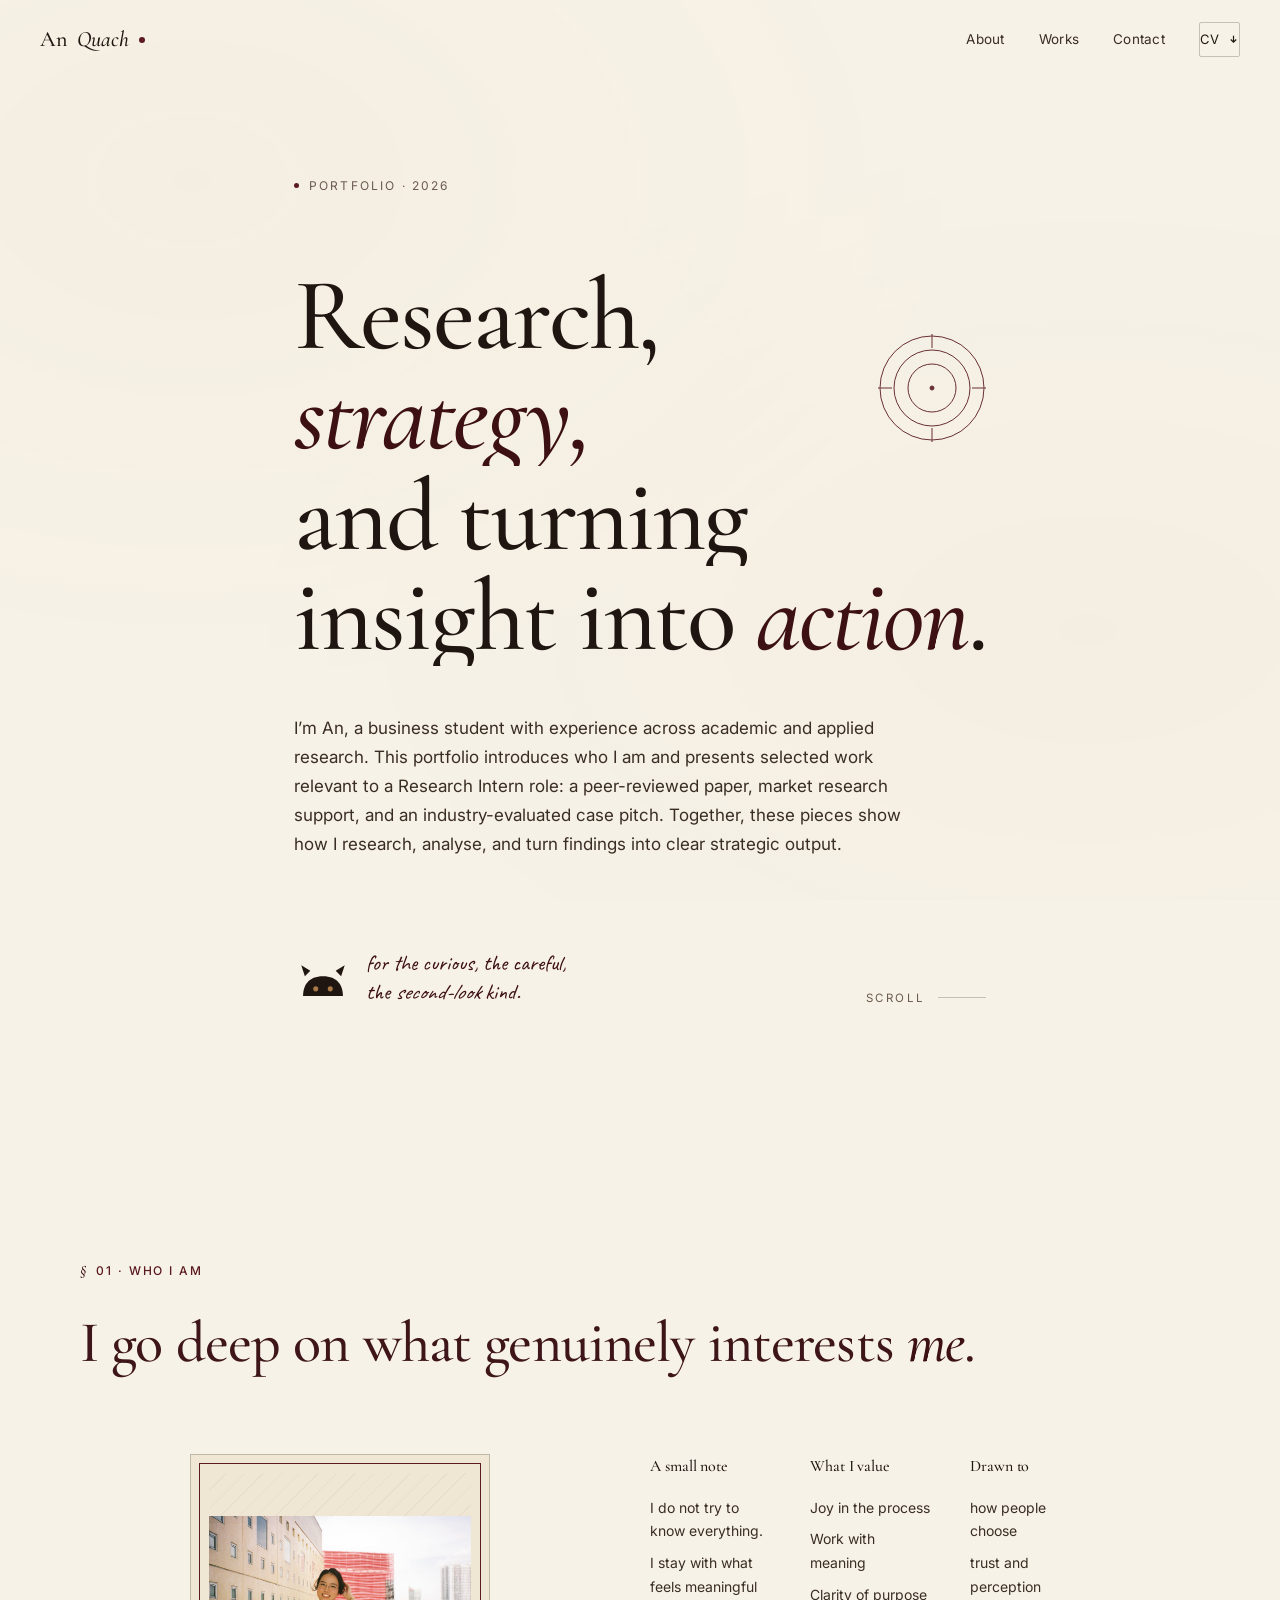
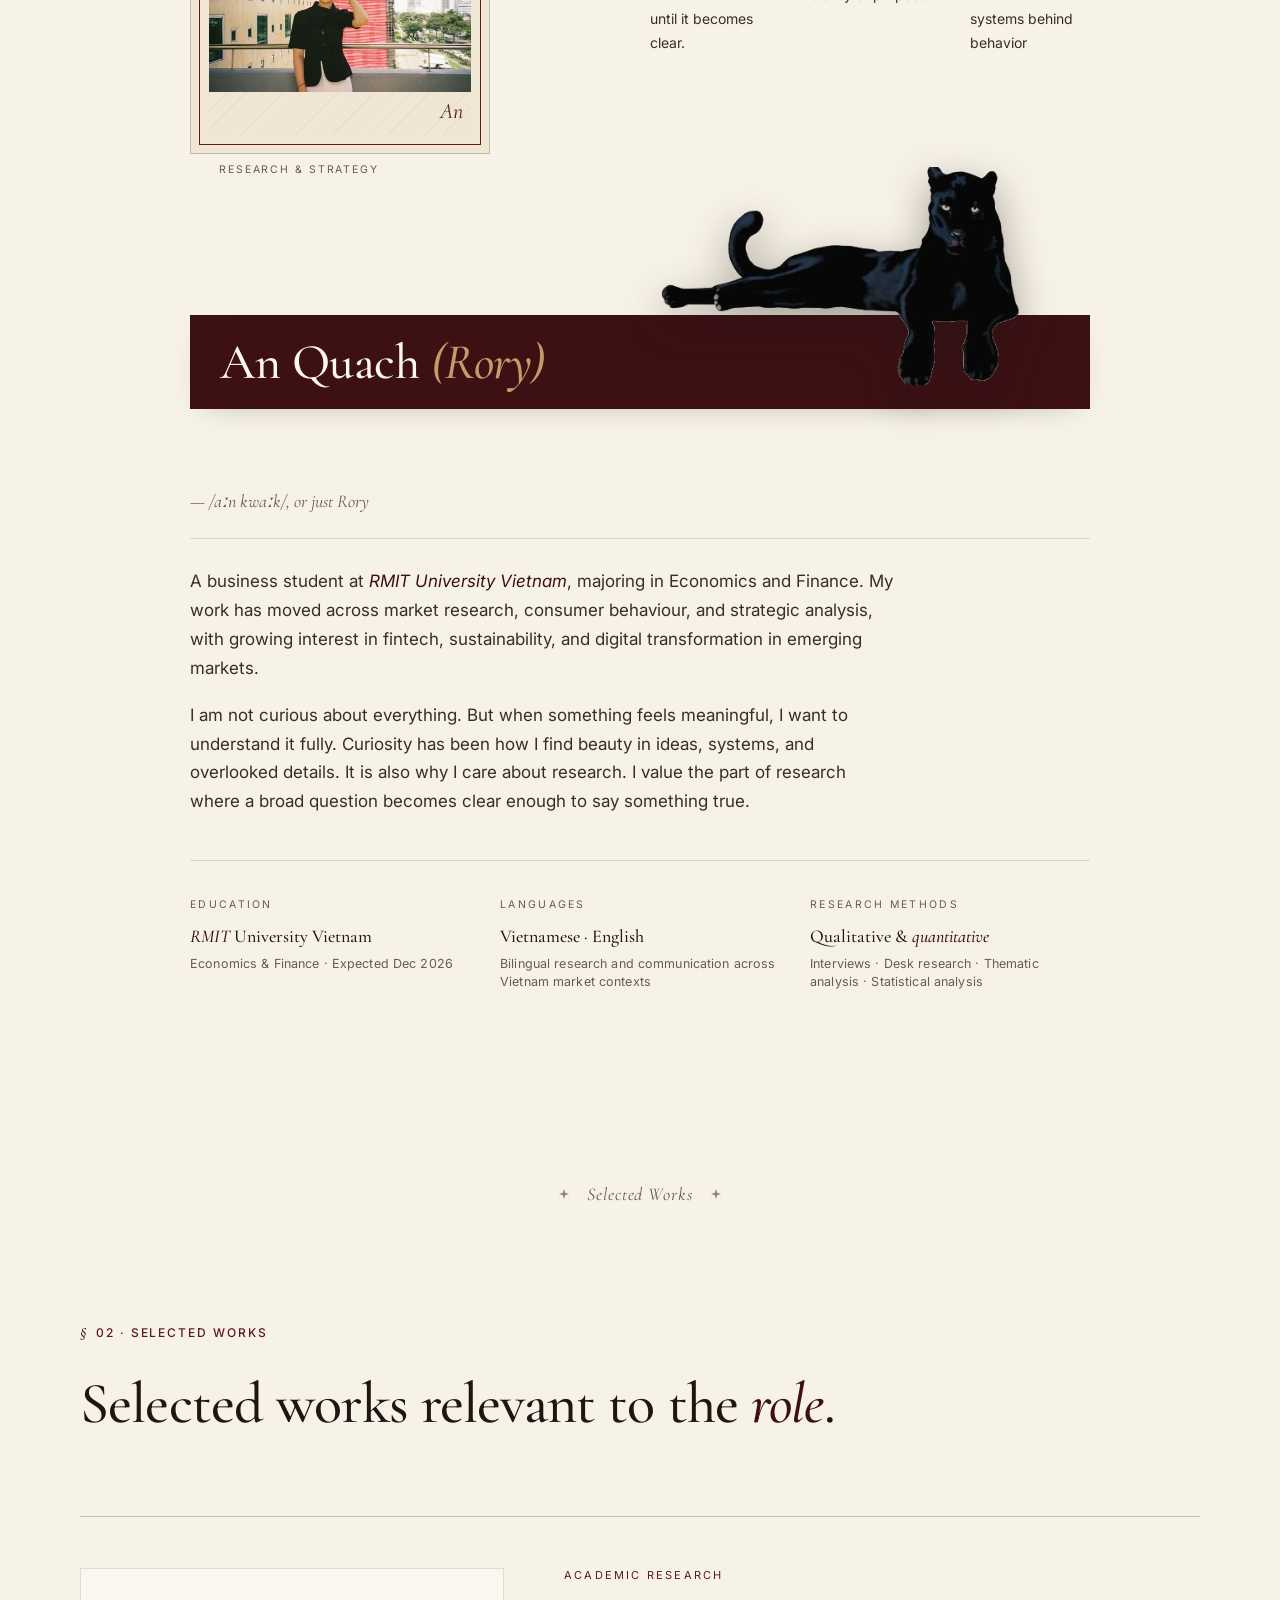
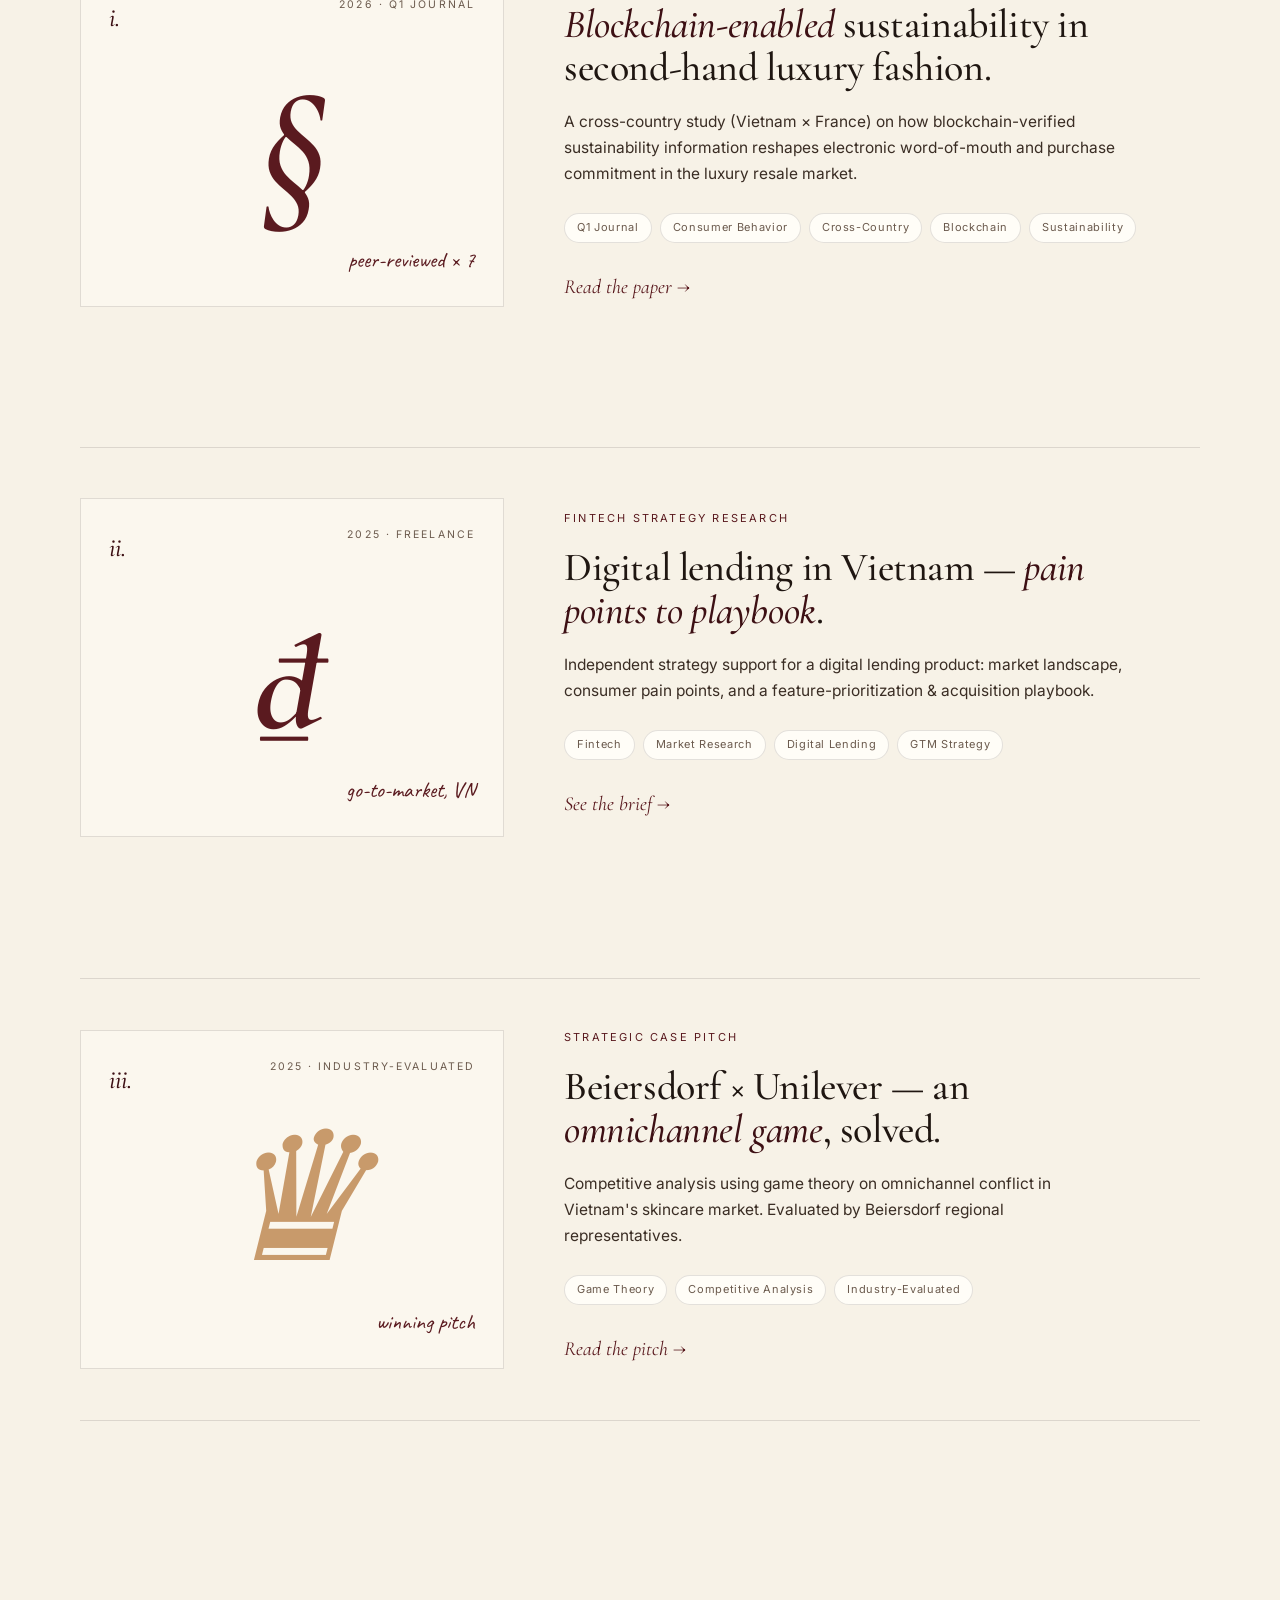
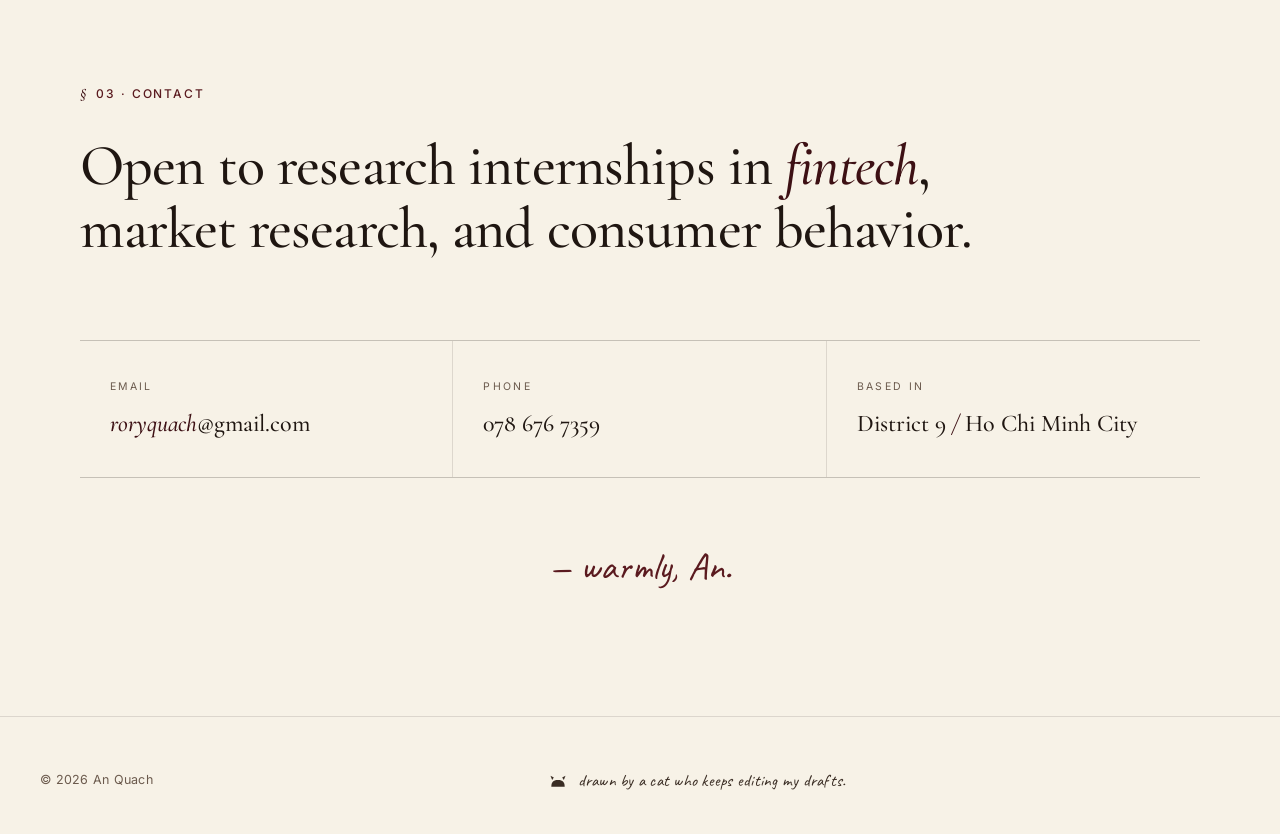
==== commit d8b56f03: "Update CV link and change location to District 9" ====
--- a/An Quach Portfolio 2.0/index.html
+++ b/An Quach Portfolio 2.0/index.html
@@ -635,7 +635,7 @@
     <a href="#about" class="only-lg">About</a>
     <a href="#works">Works</a>
     <a href="#contact">Contact</a>
-    <a href="assets/An-Quach-CV.pdf" download class="cv"> CV
+    <a href="assets/CV_Quach Nhat An_Research Intern (2).pdf" download class="cv"> CV
       <svg viewBox="0 0 12 12" fill="none" stroke="currentColor" stroke-width="1.3"><path d="M6 2v7M3 6l3 3 3-3"/></svg>
     </a>
   </div>
@@ -875,7 +875,7 @@
       </a>
       <div class="c-item">
         <div class="lbl">Based in</div>
-        <div class="v">District 7 <em>/</em> Ho Chi Minh City</div>
+        <div class="v">District 9 <em>/</em> Ho Chi Minh City</div>
       </div>
     </div>
 
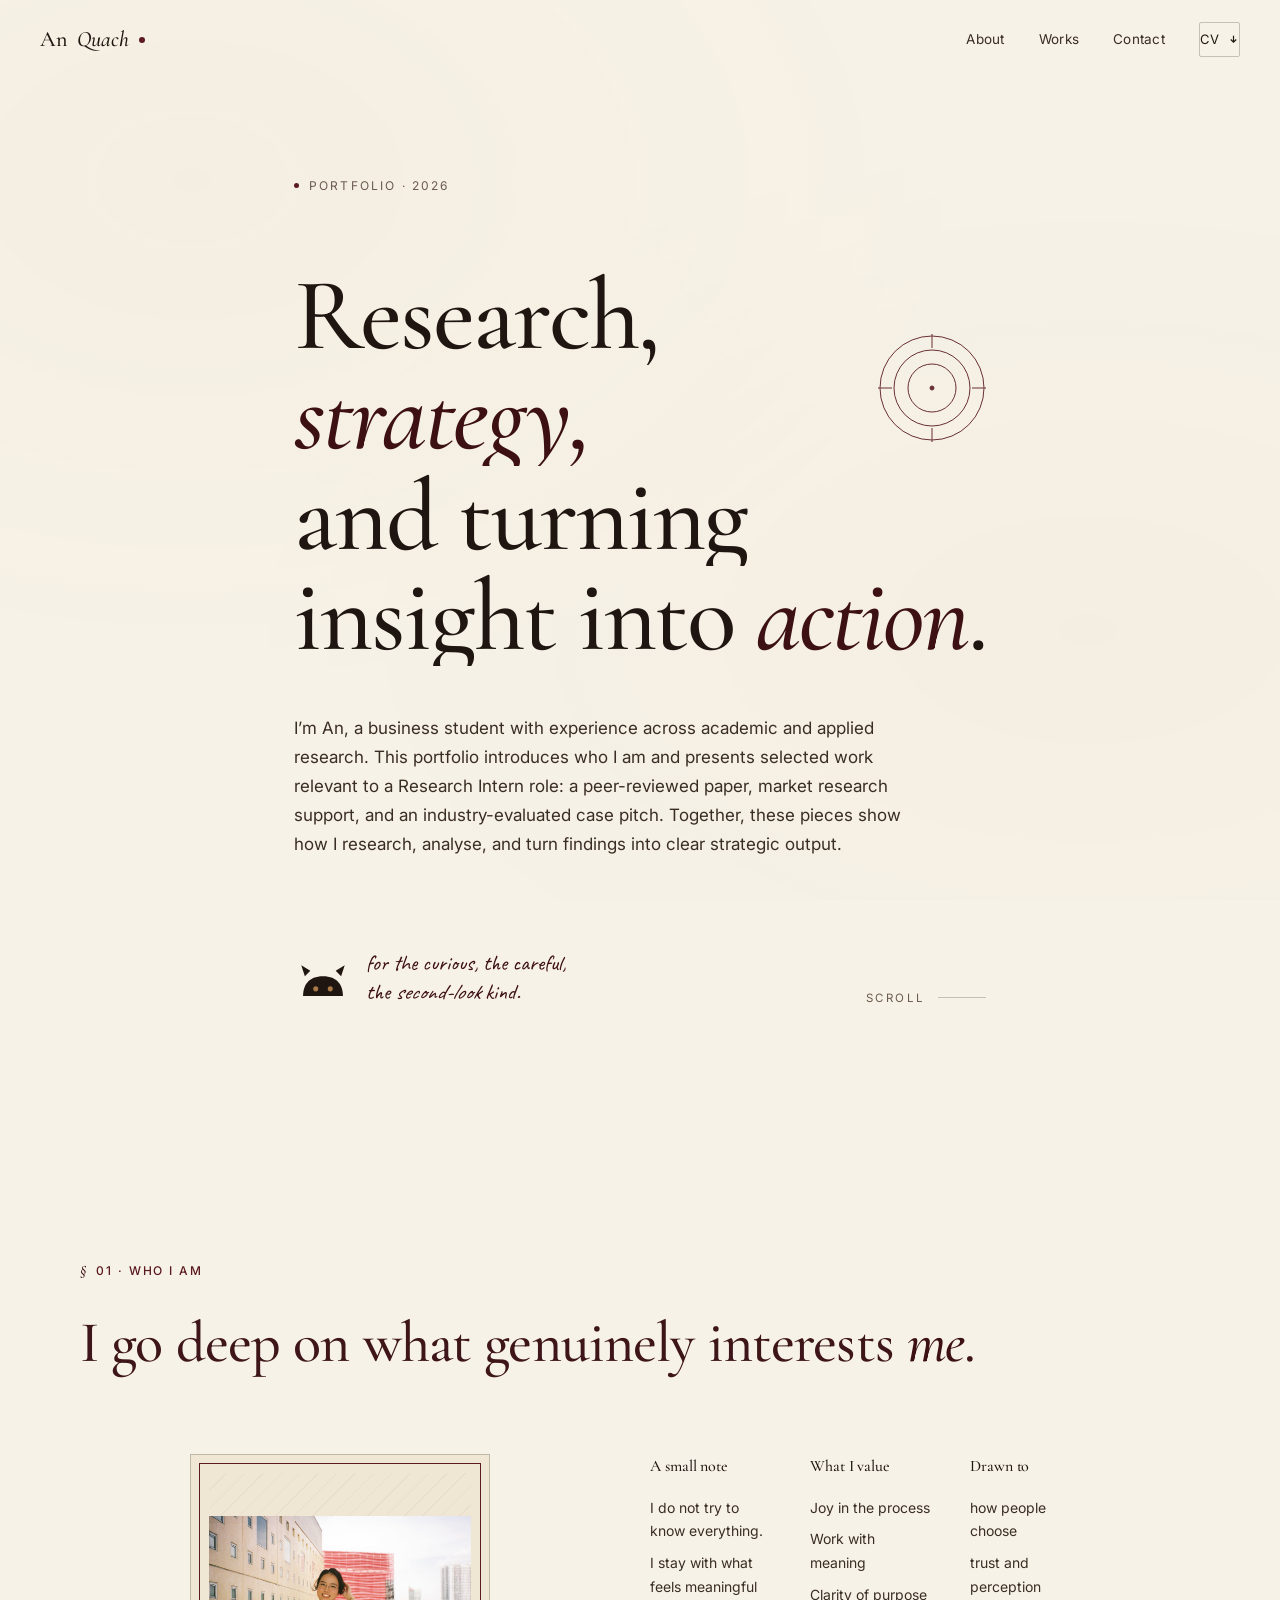
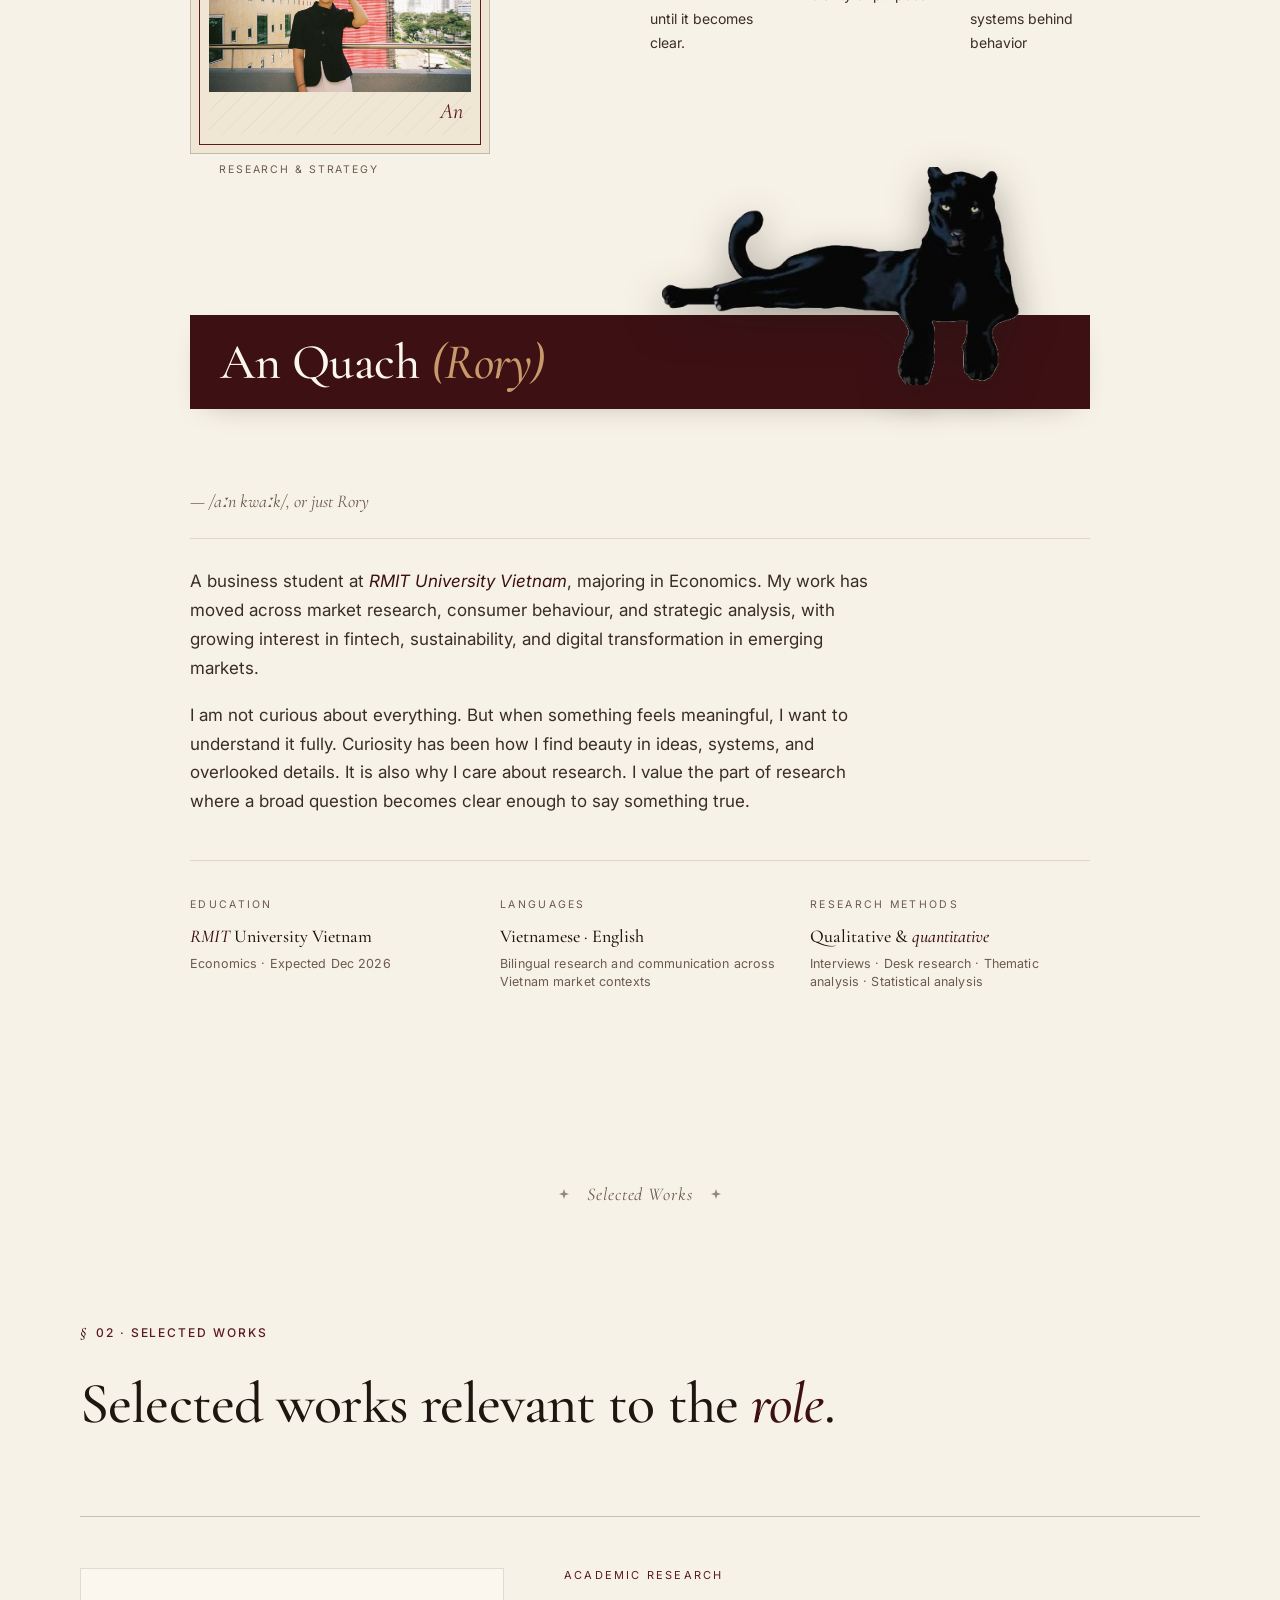
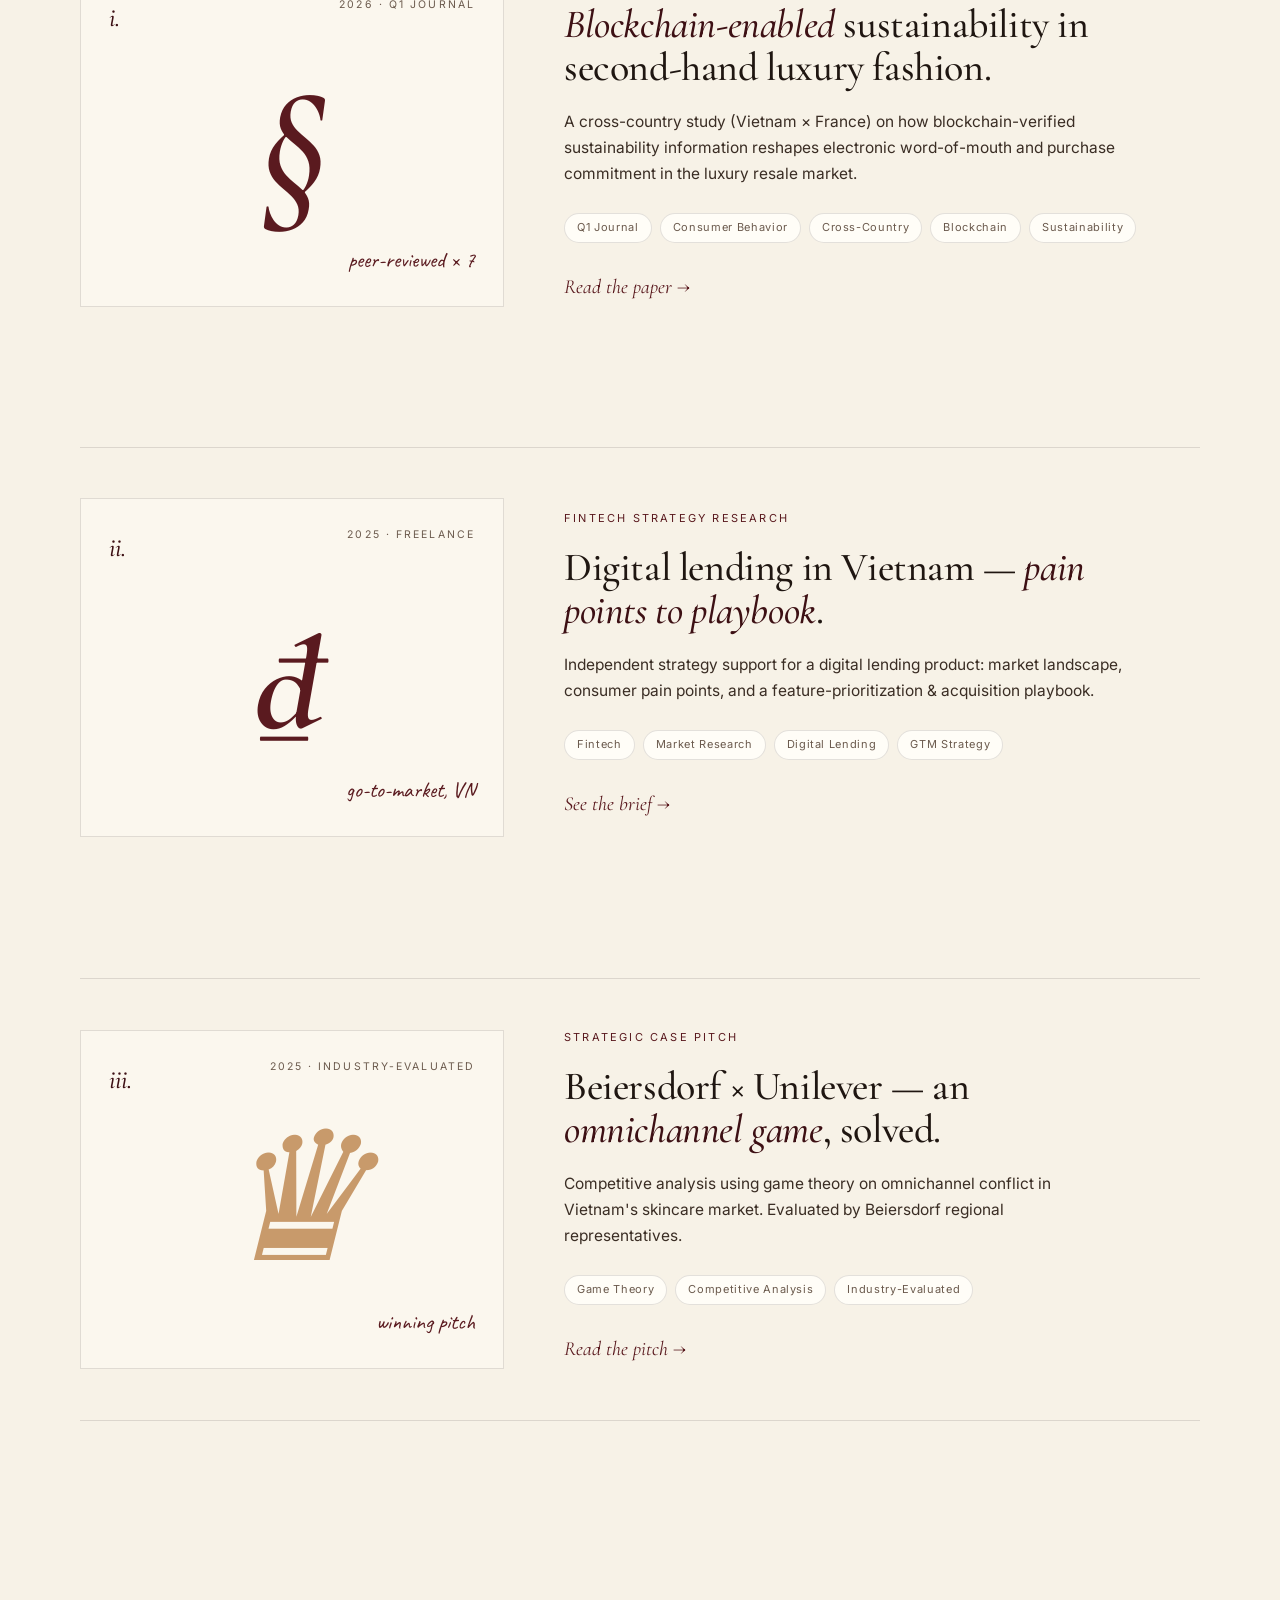
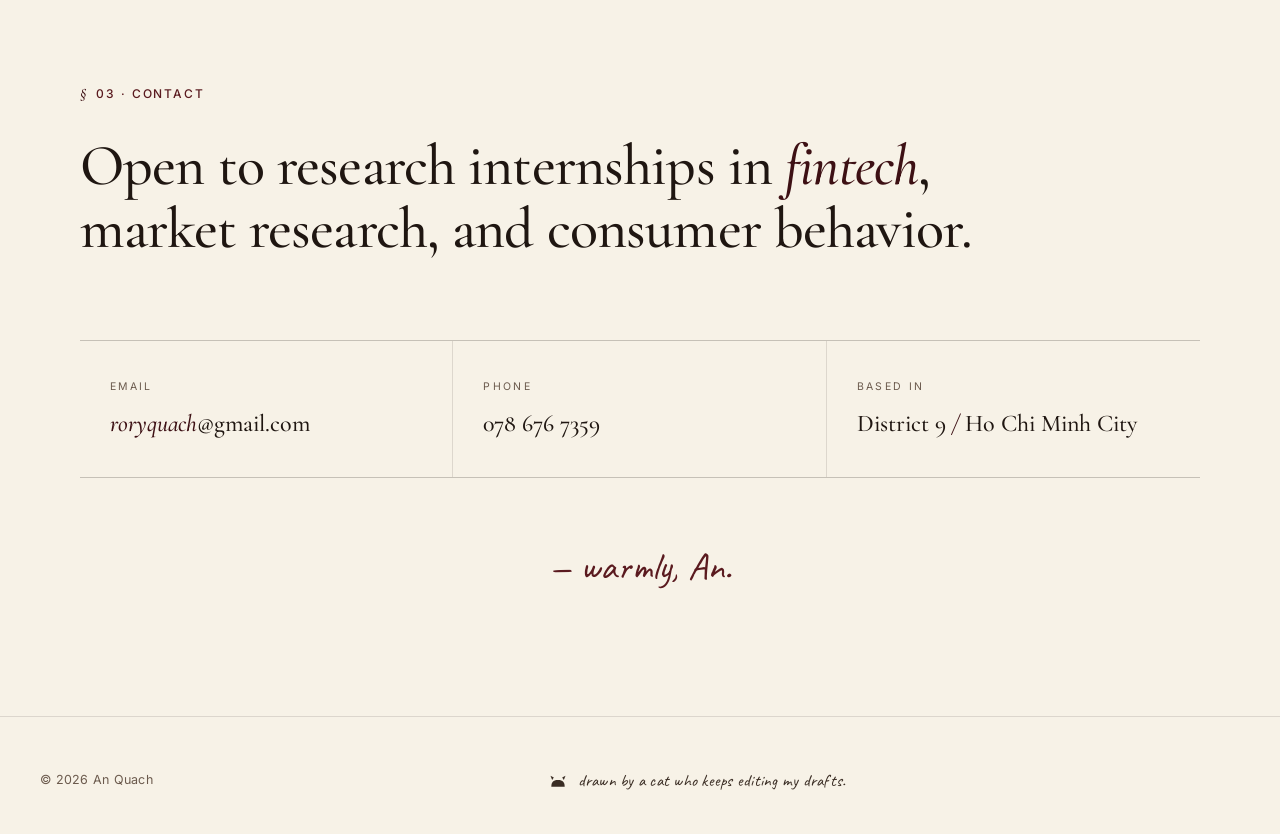
==== commit 39452d20: "Update index.html" ====
--- a/An Quach Portfolio 2.0/index.html
+++ b/An Quach Portfolio 2.0/index.html
@@ -635,7 +635,7 @@
     <a href="#about" class="only-lg">About</a>
     <a href="#works">Works</a>
     <a href="#contact">Contact</a>
-    <a href="assets/CV_Quach Nhat An_Research Intern (2).pdf" download class="cv"> CV
+    <a href="assets/CV_An Quach_Research Intern.pdf" download class="cv"> CV
       <svg viewBox="0 0 12 12" fill="none" stroke="currentColor" stroke-width="1.3"><path d="M6 2v7M3 6l3 3 3-3"/></svg>
     </a>
   </div>
@@ -742,14 +742,14 @@
         <div class="pronunciation">— /ɑːn kwɑːk/, or just Rory</div>
 
         <div class="bio">
-          <p>A business student at <em>RMIT University Vietnam</em>, majoring in Economics and Finance. My work has moved across market research, consumer behaviour, and strategic analysis, with growing interest in fintech, sustainability, and digital transformation in emerging markets.</p>
+          <p>A business student at <em>RMIT University Vietnam</em>, majoring in Economics. My work has moved across market research, consumer behaviour, and strategic analysis, with growing interest in fintech, sustainability, and digital transformation in emerging markets.</p>
           <p>I am not curious about everything. But when something feels meaningful, I want to understand it fully. Curiosity has been how I find beauty in ideas, systems, and overlooked details. It is also why I care about research. I value the part of research where a broad question becomes clear enough to say something true.</p>
         </div>
 
         <div class="facts" data-stagger>
           <div class="fact">
             <div class="lbl">Education</div>
-            <div class="v"><em>RMIT</em> University Vietnam<small>Economics & Finance · Expected Dec 2026</small></div>
+            <div class="v"><em>RMIT</em> University Vietnam<small>Economics · Expected Dec 2026</small></div>
           </div>
           <div class="fact">
             <div class="lbl">Languages</div>
